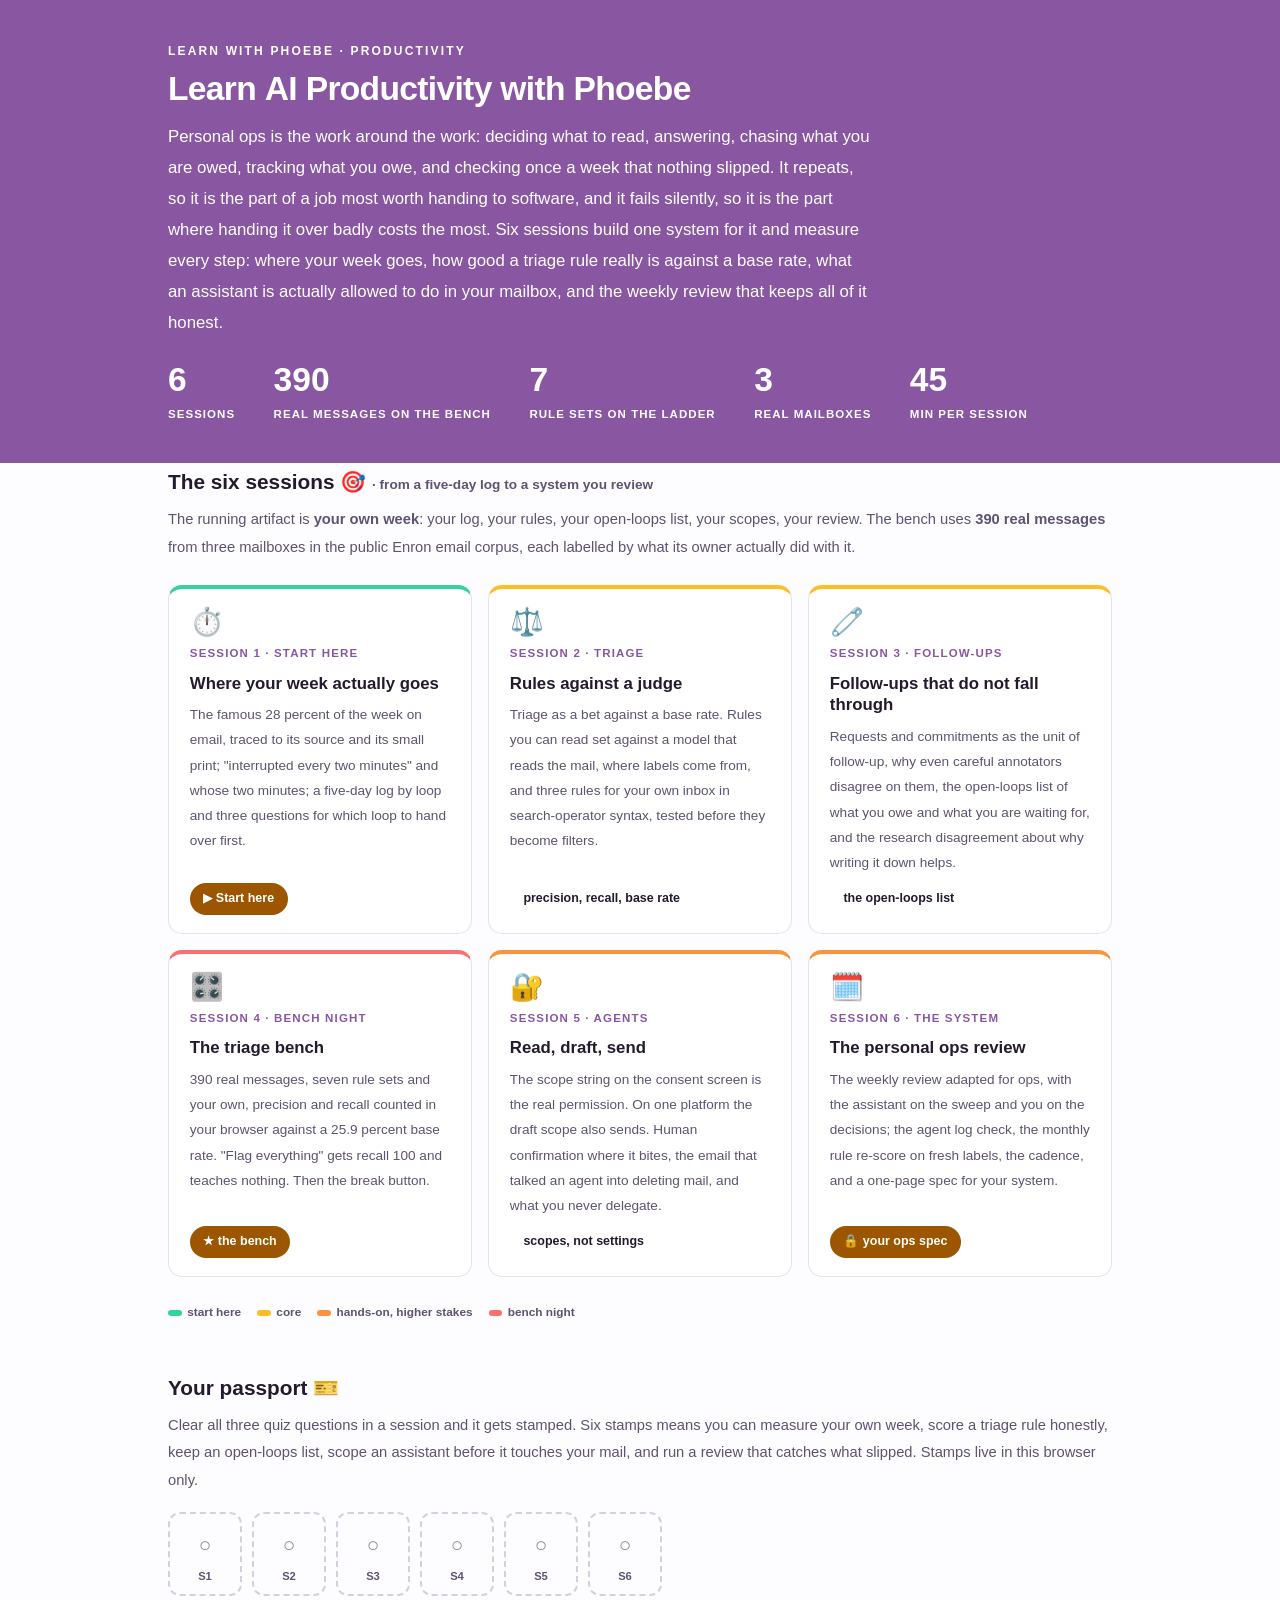
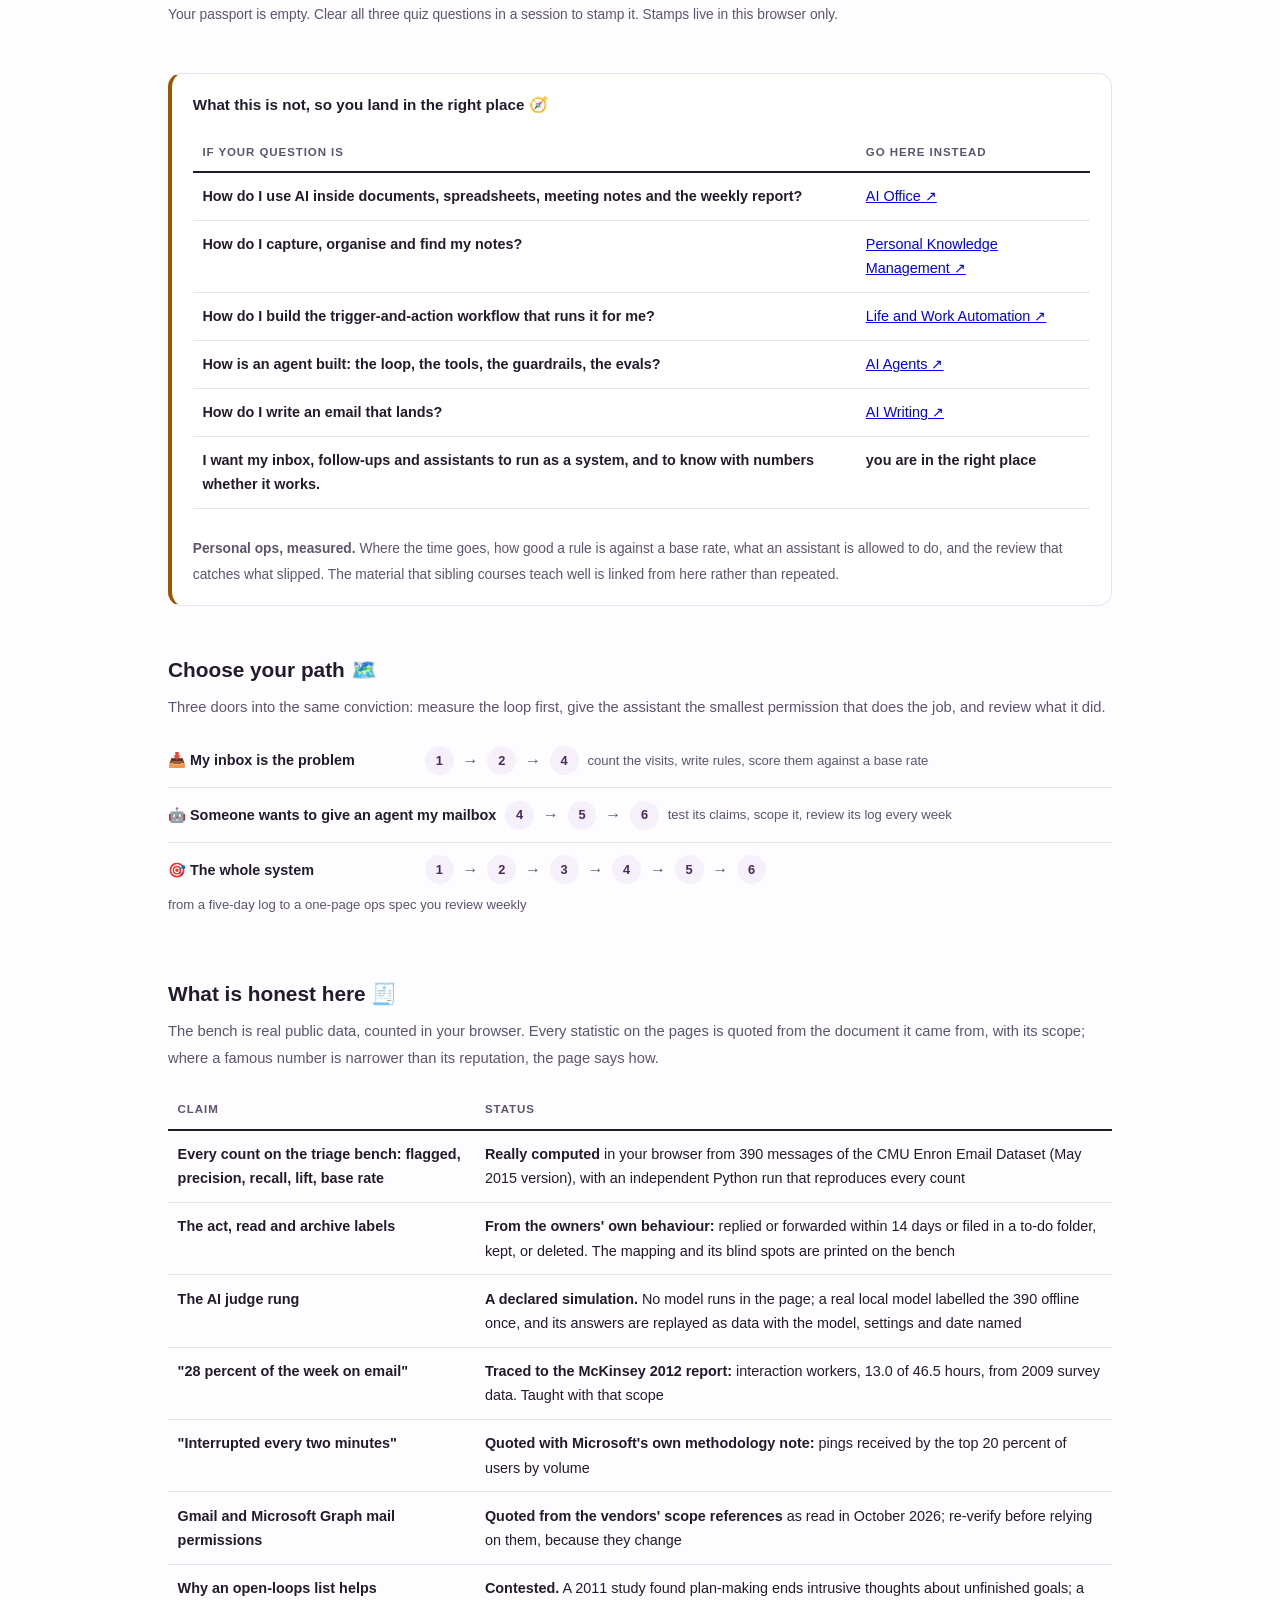
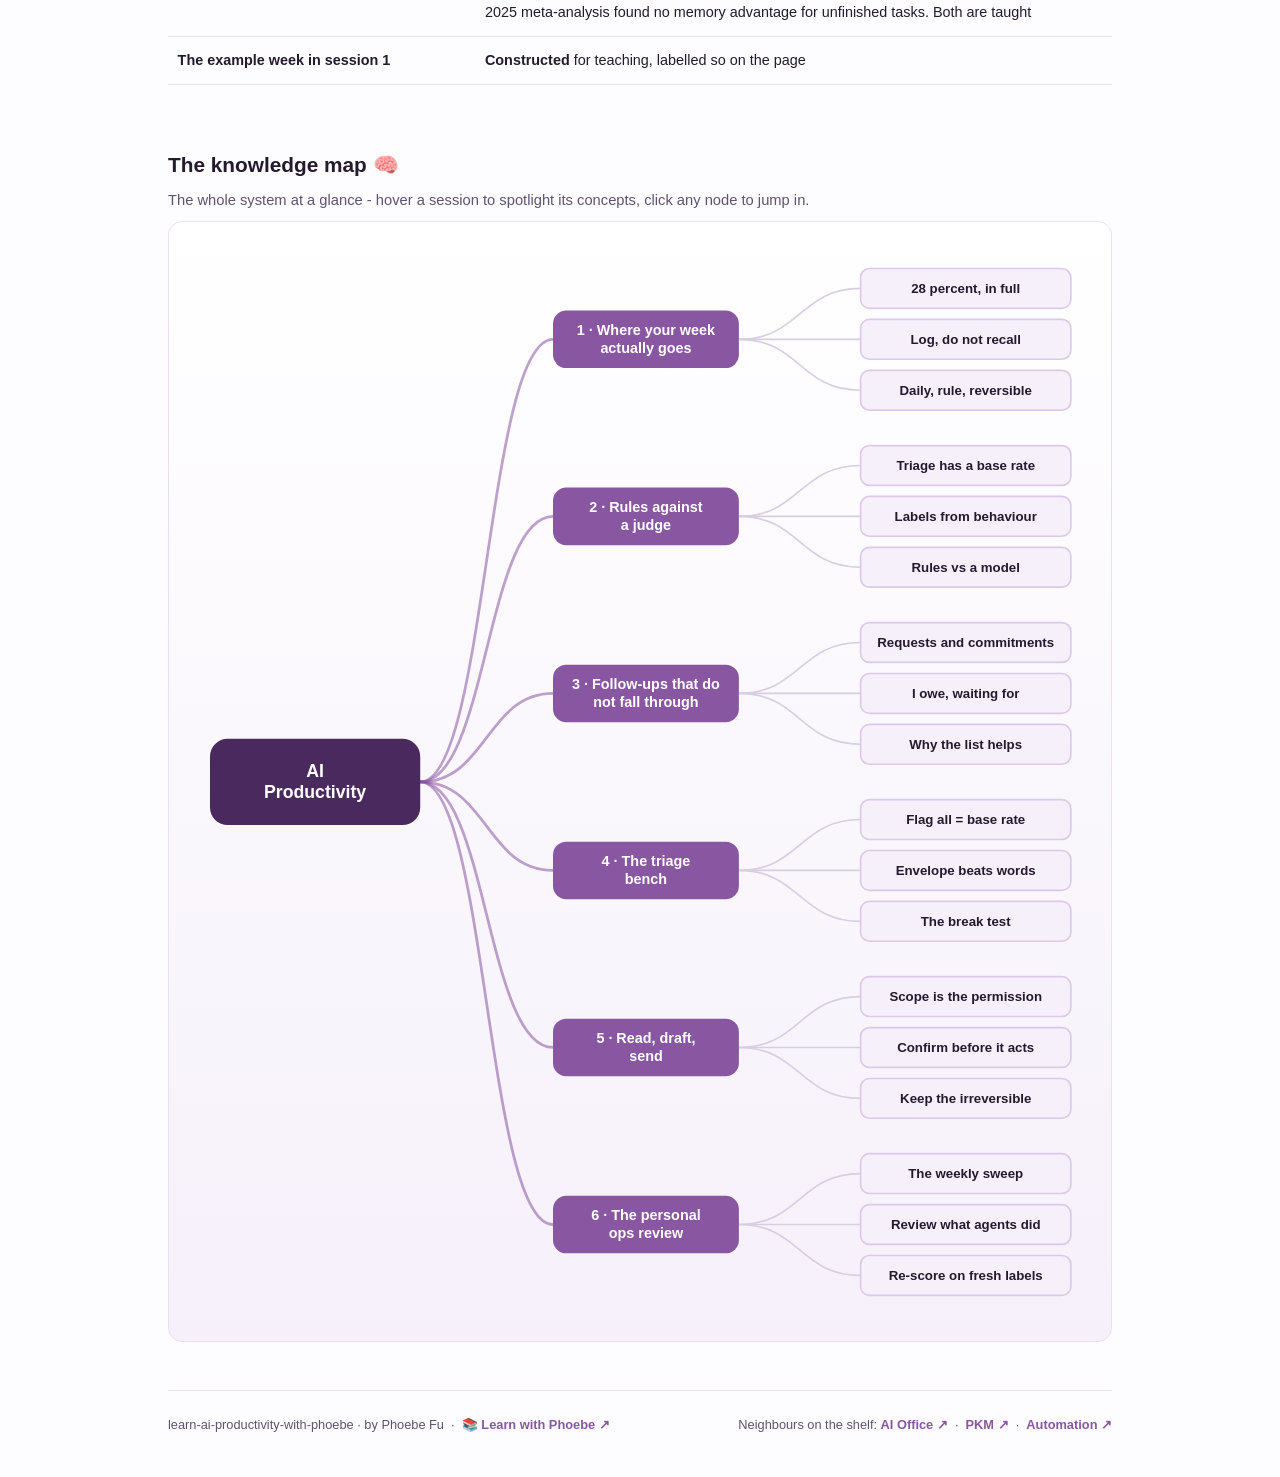
==== index.html @ 1c583a6b "AI-Powered Productivity - six sessions and a real triage bench Personal ops with AI, scored on 390 r" ====
<!DOCTYPE html>
<html lang="en">
<head>
<meta charset="UTF-8">
<meta name="viewport" content="width=device-width, initial-scale=1.0">
<!-- social:start -->
<meta name="description" content="Six sessions on personal ops with AI: where your week actually goes, triage rules against an AI judge, follow-ups that do not fall through, agents scoped to read, draft or send, and the weekly review that keeps it honest. A triage bench scores your rules on 390 real Enron messages. Free, by Phoebe Fu.">
<meta property="og:type" content="website">
<meta property="og:site_name" content="Learn with Phoebe">
<meta property="og:title" content="Learn AI Productivity with Phoebe">
<meta property="og:description" content="Personal ops with AI, measured. Flag everything and precision equals the base rate of 25.9 percent; the best header rule reaches 50 percent at 46.5 percent recall, on 390 real messages.">
<meta property="og:url" content="https://phoebefu6.github.io/learn-ai-productivity-with-phoebe/">
<meta property="og:image" content="https://phoebefu6.github.io/learn-ai-productivity-with-phoebe/assets/og-cover.png">
<meta property="og:image:width" content="1200">
<meta property="og:image:height" content="630">
<meta name="twitter:card" content="summary_large_image">
<meta name="twitter:title" content="Learn AI Productivity with Phoebe">
<meta name="twitter:description" content="Triage, follow-ups, scoped agents and the weekly review, with a bench that counts precision and recall on real mail in your browser.">
<meta name="twitter:image" content="https://phoebefu6.github.io/learn-ai-productivity-with-phoebe/assets/og-cover.png">
<!-- social:end -->
<title>Learn AI Productivity with Phoebe</title>
<link rel="stylesheet" href="assets/style.css?v=2">
<style>

  .stats-row { display: flex; gap: 2.4rem; margin-top: 1.5rem; flex-wrap: wrap; }
  .stat b { display: block; font-size: 2.1rem; font-weight: 800; line-height: 1.05; font-variant-numeric: tabular-nums; }
  .stat span { font-size: .72rem; opacity: 1; text-transform: uppercase; letter-spacing: .09em; font-weight: 600; }

  .course-grid { display: grid; grid-template-columns: repeat(auto-fit, minmax(17rem, 1fr)); gap: 1rem; margin-top: 1.5rem; }
  .course-card {
    border: 1px solid var(--hairline);
    border-top: 4px solid var(--diff, var(--indigo));
    border-radius: var(--radius);
    padding: 1.2rem 1.3rem 1.1rem;
    display: flex;
    flex-direction: column;
    gap: .5rem;
    text-decoration: none;
    color: var(--ink);
    background: #fff;
    transition: box-shadow .15s ease, border-color .15s ease, transform .15s ease;
    position: relative;
  }
  .course-card:hover { border-color: var(--indigo-soft); border-top-color: var(--diff, var(--indigo)); box-shadow: 0 8px 28px rgba(var(--shadow-rgb),.16); transform: translateY(-3px); }
  .course-card .cicon { font-size: 1.7rem; line-height: 1; }
  .course-card .cnum { font-size: .72rem; font-weight: 700; color: var(--indigo); text-transform: uppercase; letter-spacing: .1em; }
  .course-card h3 { font-size: 1.05rem; font-weight: 800; line-height: 1.3; }
  .course-card p { font-size: .85rem; color: var(--muted); flex: 1; }
  .course-card .meta { display: flex; gap: .4rem; flex-wrap: wrap; }

  .diff-legend { display: flex; gap: 1rem; margin-top: 1.6rem; font-size: .74rem; color: var(--muted); font-weight: 600; flex-wrap: wrap; }
  .diff-legend i { display: inline-block; width: .85rem; height: .35rem; border-radius: 999px; margin-right: .35rem; vertical-align: middle; }

  .paths { margin-top: 2.6rem; }
  .paths h2 { font-size: 1.3rem; font-weight: 800; margin-bottom: .3rem; }
  .paths .plede { color: var(--muted); font-size: .92rem; margin-bottom: .8rem; }
  .path { display: flex; gap: .55rem; align-items: center; padding: .75rem 0; border-bottom: .5px solid var(--hairline); flex-wrap: wrap; }
  .path:last-child { border-bottom: none; }
  .path b { min-width: 15.5rem; font-size: .9rem; }
  .path .pstep { background: var(--indigo-50); color: var(--indigo-deep); border-radius: 999px; padding: .16rem .68rem; font-weight: 700; font-size: .8rem; text-decoration: none; transition: all .12s ease; }
  .path .pstep:hover { background: var(--indigo); color: #fff; }
  .path .parr { color: var(--muted); font-weight: 700; }

  .mm-section { margin-top: 1.6rem; }
  .mm-section h2 { font-size: 1.3rem; font-weight: 800; margin-bottom: .2rem; }
  .mm-section .mm-lede { color: var(--muted); font-size: .92rem; margin-bottom: .4rem; }
  .mm-wrap { border: 1px solid var(--hairline); border-radius: var(--radius); background: linear-gradient(180deg,#fff,var(--indigo-50)); padding: .6rem; overflow-x: auto; }
  .mm-svg { width: 100%; height: auto; display: block; max-width: 60rem; margin: 0 auto; min-width: 34rem; }
  .mm-link { cursor: pointer; text-decoration: none; }
  .mm-node rect { transition: opacity .15s ease, filter .15s ease; }
  .mm-node text { pointer-events: none; }
  .mm-link:hover .mm-node rect { filter: brightness(1.06); }
  .mm-edge { transition: opacity .15s ease; }

  .not-this { border: 1px solid var(--hairline); border-left: 4px solid var(--clay); border-radius: var(--radius); background: #fff; padding: 1.1rem 1.3rem; margin-top: 1.2rem; }
  .not-this h3 { font-size: .95rem; font-weight: 800; margin-bottom: .5rem; }
</style>
</head>
<body>

<header class="masthead">
  <div class="wrap">
    <div class="eyebrow">Learn with Phoebe · Productivity</div>
    <h1>Learn <span class="accent">AI Productivity</span> with Phoebe</h1>
    <p class="sub">Personal ops is the work around the work: deciding what to read, answering, chasing what you are owed, tracking what you owe, and checking once a week that nothing slipped. It repeats, so it is the part of a job most worth handing to software, and it fails silently, so it is the part where handing it over badly costs the most. Six sessions build one system for it and measure every step: where your week goes, how good a triage rule really is against a base rate, what an assistant is actually allowed to do in your mailbox, and the weekly review that keeps all of it honest.</p>
    <div class="stats-row">
      <div class="stat"><b data-count="6">6</b><span>sessions</span></div>
      <div class="stat"><b data-count="390">390</b><span>real messages on the bench</span></div>
      <div class="stat"><b data-count="7">7</b><span>rule sets on the ladder</span></div>
      <div class="stat"><b data-count="3">3</b><span>real mailboxes</span></div>
      <div class="stat"><b data-count="45">45</b><span>min per session</span></div>
    </div>
  </div>
</header>

<main class="wrap">

  <section class="section">
    <div class="paths" style="margin-top:0">
      <h2>The six sessions 🎯 <span style="font-size:.85rem;font-weight:600;color:var(--muted)">· from a five-day log to a system you review</span></h2>
      <p class="plede">The running artifact is <strong>your own week</strong>: your log, your rules, your open-loops list, your scopes, your review. The bench uses <strong>390 real messages</strong> from three mailboxes in the public Enron email corpus, each labelled by what its owner actually did with it.</p>
    </div>

    <div class="course-grid">
      <a class="course-card" href="courses/01-where-your-week-goes.html" style="--diff:#34D399">
        <span class="cicon">⏱️</span>
        <span class="cnum">Session 1 · start here</span>
        <h3>Where your week actually goes</h3>
        <p>The famous 28 percent of the week on email, traced to its source and its small print; "interrupted every two minutes" and whose two minutes; a five-day log by loop and three questions for which loop to hand over first.</p>
        <span class="meta"><span class="pill amber">▶ Start here</span></span>
      </a>
      <a class="course-card" href="courses/02-rules-against-a-judge.html" style="--diff:#FBBF24">
        <span class="cicon">⚖️</span>
        <span class="cnum">Session 2 · triage</span>
        <h3>Rules against a judge</h3>
        <p>Triage as a bet against a base rate. Rules you can read set against a model that reads the mail, where labels come from, and three rules for your own inbox in search-operator syntax, tested before they become filters.</p>
        <span class="meta"><span class="pill">precision, recall, base rate</span></span>
      </a>
      <a class="course-card" href="courses/03-follow-ups-that-hold.html" style="--diff:#FBBF24">
        <span class="cicon">🧷</span>
        <span class="cnum">Session 3 · follow-ups</span>
        <h3>Follow-ups that do not fall through</h3>
        <p>Requests and commitments as the unit of follow-up, why even careful annotators disagree on them, the open-loops list of what you owe and what you are waiting for, and the research disagreement about why writing it down helps.</p>
        <span class="meta"><span class="pill">the open-loops list</span></span>
      </a>
      <a class="course-card" href="courses/04-the-triage-bench.html" style="--diff:#F87171">
        <span class="cicon">🎛️</span>
        <span class="cnum">Session 4 · bench night</span>
        <h3>The triage bench</h3>
        <p>390 real messages, seven rule sets and your own, precision and recall counted in your browser against a 25.9 percent base rate. "Flag everything" gets recall 100 and teaches nothing. Then the break button.</p>
        <span class="meta"><span class="pill amber">★ the bench</span></span>
      </a>
      <a class="course-card" href="courses/05-read-draft-send.html" style="--diff:#FB923C">
        <span class="cicon">🔐</span>
        <span class="cnum">Session 5 · agents</span>
        <h3>Read, draft, send</h3>
        <p>The scope string on the consent screen is the real permission. On one platform the draft scope also sends. Human confirmation where it bites, the email that talked an agent into deleting mail, and what you never delegate.</p>
        <span class="meta"><span class="pill">scopes, not settings</span></span>
      </a>
      <a class="course-card" href="courses/06-the-personal-ops-review.html" style="--diff:#FB923C">
        <span class="cicon">🗓️</span>
        <span class="cnum">Session 6 · the system</span>
        <h3>The personal ops review</h3>
        <p>The weekly review adapted for ops, with the assistant on the sweep and you on the decisions; the agent log check, the monthly rule re-score on fresh labels, the cadence, and a one-page spec for your system.</p>
        <span class="meta"><span class="pill amber">🔒 your ops spec</span></span>
      </a>
    </div>

    <div class="diff-legend">
      <span><i style="background:#34D399"></i>start here</span>
      <span><i style="background:#FBBF24"></i>core</span>
      <span><i style="background:#FB923C"></i>hands-on, higher stakes</span>
      <span><i style="background:#F87171"></i>bench night</span>
    </div>
  </section>

  <section class="section">
    <div class="paths" style="margin-top:0">
      <h2>Your passport 🎫</h2>
      <p class="plede">Clear all three quiz questions in a session and it gets stamped. Six stamps means you can measure your own week, score a triage rule honestly, keep an open-loops list, scope an assistant before it touches your mail, and run a review that catches what slipped. Stamps live in this browser only.</p>
    </div>
    <div class="pp-strip"></div>
  </section>

  <section class="section">
    <div class="not-this">
      <h3>What this is not, so you land in the right place 🧭</h3>
      <table class="clean">
        <tr><th>If your question is</th><th>Go here instead</th></tr>
        <tr><td>How do I use AI inside documents, spreadsheets, meeting notes and the weekly report?</td><td><a href="https://phoebefu6.github.io/learn-ai-office-with-phoebe/">AI Office ↗</a></td></tr>
        <tr><td>How do I capture, organise and find my notes?</td><td><a href="https://phoebefu6.github.io/learn-pkm-with-phoebe/">Personal Knowledge Management ↗</a></td></tr>
        <tr><td>How do I build the trigger-and-action workflow that runs it for me?</td><td><a href="https://phoebefu6.github.io/learn-automation-with-phoebe/">Life and Work Automation ↗</a></td></tr>
        <tr><td>How is an agent built: the loop, the tools, the guardrails, the evals?</td><td><a href="https://phoebefu6.github.io/learn-ai-agents-with-phoebe/">AI Agents ↗</a></td></tr>
        <tr><td>How do I write an email that lands?</td><td><a href="https://phoebefu6.github.io/learn-ai-writing-with-phoebe/">AI Writing ↗</a></td></tr>
        <tr><td><strong>I want my inbox, follow-ups and assistants to run as a system, and to know with numbers whether it works.</strong></td><td><strong>you are in the right place</strong></td></tr>
      </table>
      <p style="margin-top:.7rem;font-size:.86rem;color:var(--muted)"><strong>Personal ops, measured.</strong> Where the time goes, how good a rule is against a base rate, what an assistant is allowed to do, and the review that catches what slipped. The material that sibling courses teach well is linked from here rather than repeated.</p>
    </div>
  </section>

  <section class="section">
    <div class="paths">
      <h2>Choose your path 🗺️</h2>
      <p class="plede">Three doors into the same conviction: measure the loop first, give the assistant the smallest permission that does the job, and review what it did.</p>
      <div class="path"><b>📥 My inbox is the problem</b>
        <a class="pstep" href="courses/01-where-your-week-goes.html">1</a><span class="parr">→</span>
        <a class="pstep" href="courses/02-rules-against-a-judge.html">2</a><span class="parr">→</span>
        <a class="pstep" href="courses/04-the-triage-bench.html">4</a>
        <span style="font-size:.82rem;color:var(--muted)">count the visits, write rules, score them against a base rate</span>
      </div>
      <div class="path"><b>🤖 Someone wants to give an agent my mailbox</b>
        <a class="pstep" href="courses/04-the-triage-bench.html">4</a><span class="parr">→</span>
        <a class="pstep" href="courses/05-read-draft-send.html">5</a><span class="parr">→</span>
        <a class="pstep" href="courses/06-the-personal-ops-review.html">6</a>
        <span style="font-size:.82rem;color:var(--muted)">test its claims, scope it, review its log every week</span>
      </div>
      <div class="path"><b>🎯 The whole system</b>
        <a class="pstep" href="courses/01-where-your-week-goes.html">1</a><span class="parr">→</span>
        <a class="pstep" href="courses/02-rules-against-a-judge.html">2</a><span class="parr">→</span>
        <a class="pstep" href="courses/03-follow-ups-that-hold.html">3</a><span class="parr">→</span>
        <a class="pstep" href="courses/04-the-triage-bench.html">4</a><span class="parr">→</span>
        <a class="pstep" href="courses/05-read-draft-send.html">5</a><span class="parr">→</span>
        <a class="pstep" href="courses/06-the-personal-ops-review.html">6</a>
        <span style="font-size:.82rem;color:var(--muted)">from a five-day log to a one-page ops spec you review weekly</span>
      </div>
    </div>
  </section>

  <section class="section">
    <div class="paths" style="margin-top:0">
      <h2>What is honest here 🧾</h2>
      <p class="plede">The bench is real public data, counted in your browser. Every statistic on the pages is quoted from the document it came from, with its scope; where a famous number is narrower than its reputation, the page says how.</p>
    </div>
    <table class="clean">
      <tr><th>Claim</th><th>Status</th></tr>
      <tr><td>Every count on the triage bench: flagged, precision, recall, lift, base rate</td><td><strong>Really computed</strong> in your browser from 390 messages of the CMU Enron Email Dataset (May 2015 version), with an independent Python run that reproduces every count</td></tr>
      <tr><td>The act, read and archive labels</td><td><strong>From the owners' own behaviour:</strong> replied or forwarded within 14 days or filed in a to-do folder, kept, or deleted. The mapping and its blind spots are printed on the bench</td></tr>
      <tr><td>The AI judge rung</td><td><strong>A declared simulation.</strong> No model runs in the page; a real local model labelled the 390 offline once, and its answers are replayed as data with the model, settings and date named</td></tr>
      <tr><td>"28 percent of the week on email"</td><td><strong>Traced to the McKinsey 2012 report:</strong> interaction workers, 13.0 of 46.5 hours, from 2009 survey data. Taught with that scope</td></tr>
      <tr><td>"Interrupted every two minutes"</td><td><strong>Quoted with Microsoft's own methodology note:</strong> pings received by the top 20 percent of users by volume</td></tr>
      <tr><td>Gmail and Microsoft Graph mail permissions</td><td><strong>Quoted from the vendors' scope references</strong> as read in October 2026; re-verify before relying on them, because they change</td></tr>
      <tr><td>Why an open-loops list helps</td><td><strong>Contested.</strong> A 2011 study found plan-making ends intrusive thoughts about unfinished goals; a 2025 meta-analysis found no memory advantage for unfinished tasks. Both are taught</td></tr>
      <tr><td>The example week in session 1</td><td><strong>Constructed</strong> for teaching, labelled so on the page</td></tr>
    </table>
  </section>

  <section class="section mm-section">
    <h2>The knowledge map 🧠</h2>
    <p class="mm-lede">The whole system at a glance - hover a session to spotlight its concepts, click any node to jump in.</p>
    <div class="mm-wrap"><div id="mindmap"></div></div>
  </section>

  <footer class="pagefoot">
    <span>learn-ai-productivity-with-phoebe · by Phoebe Fu &nbsp;·&nbsp; 📚 <a href="https://phoebefu6.github.io/learn-with-phoebe/">Learn with Phoebe ↗</a></span>
    <span>Neighbours on the shelf: <a href="https://phoebefu6.github.io/learn-ai-office-with-phoebe/">AI Office ↗</a> &nbsp;·&nbsp; <a href="https://phoebefu6.github.io/learn-pkm-with-phoebe/">PKM ↗</a> &nbsp;·&nbsp; <a href="https://phoebefu6.github.io/learn-automation-with-phoebe/">Automation ↗</a></span>
  </footer>

</main>

<script>
window.MINDMAP_DATA = {
 "title": "AI\nProductivity",
 "centerColor": "#4A2A5E",
 "sessions": [
  {
   "label": "Where your week\nactually goes",
   "href": "courses/01-where-your-week-goes.html",
   "color": "#34D399",
   "concepts": [
    {
     "label": "28 percent, in full",
     "href": "courses/01-where-your-week-goes.html"
    },
    {
     "label": "Log, do not recall",
     "href": "courses/01-where-your-week-goes.html"
    },
    {
     "label": "Daily, rule, reversible",
     "href": "courses/01-where-your-week-goes.html"
    }
   ]
  },
  {
   "label": "Rules against\na judge",
   "href": "courses/02-rules-against-a-judge.html",
   "color": "#FBBF24",
   "concepts": [
    {
     "label": "Triage has a base rate",
     "href": "courses/02-rules-against-a-judge.html"
    },
    {
     "label": "Labels from behaviour",
     "href": "courses/02-rules-against-a-judge.html"
    },
    {
     "label": "Rules vs a model",
     "href": "courses/02-rules-against-a-judge.html"
    }
   ]
  },
  {
   "label": "Follow-ups that do\nnot fall through",
   "href": "courses/03-follow-ups-that-hold.html",
   "color": "#FBBF24",
   "concepts": [
    {
     "label": "Requests and commitments",
     "href": "courses/03-follow-ups-that-hold.html"
    },
    {
     "label": "I owe, waiting for",
     "href": "courses/03-follow-ups-that-hold.html"
    },
    {
     "label": "Why the list helps",
     "href": "courses/03-follow-ups-that-hold.html"
    }
   ]
  },
  {
   "label": "The triage\nbench",
   "href": "courses/04-the-triage-bench.html",
   "color": "#F87171",
   "concepts": [
    {
     "label": "Flag all = base rate",
     "href": "courses/04-the-triage-bench.html"
    },
    {
     "label": "Envelope beats words",
     "href": "courses/04-the-triage-bench.html"
    },
    {
     "label": "The break test",
     "href": "courses/04-the-triage-bench.html"
    }
   ]
  },
  {
   "label": "Read, draft,\nsend",
   "href": "courses/05-read-draft-send.html",
   "color": "#FB923C",
   "concepts": [
    {
     "label": "Scope is the permission",
     "href": "courses/05-read-draft-send.html"
    },
    {
     "label": "Confirm before it acts",
     "href": "courses/05-read-draft-send.html"
    },
    {
     "label": "Keep the irreversible",
     "href": "courses/05-read-draft-send.html"
    }
   ]
  },
  {
   "label": "The personal\nops review",
   "href": "courses/06-the-personal-ops-review.html",
   "color": "#FB923C",
   "concepts": [
    {
     "label": "The weekly sweep",
     "href": "courses/06-the-personal-ops-review.html"
    },
    {
     "label": "Review what agents did",
     "href": "courses/06-the-personal-ops-review.html"
    },
    {
     "label": "Re-score on fresh labels",
     "href": "courses/06-the-personal-ops-review.html"
    }
   ]
  }
 ]
};
</script>
<script src="assets/mindmap.js?v=1"></script>
<script src="assets/app.js?v=2"></script>
</body>
</html>
---- assets/style.css ----
/* learn-ai-productivity-with-phoebe - editorial bold design system
   Accent: dusty violet #8957A2 · Ink deep violet #4A2A5E · Warm: amber #9C5600
   (CSS var names still read --indigo/--amber; they hold violet and amber.)
   NOTE: this is the PAGE chrome. The bench widget styles live at the end of this file. */

:root {
  --indigo: #8957A2;
  --indigo-deep: #4A2A5E;
  --indigo-mid: #7A4A93;
  --indigo-soft: #DCC9E8;
  --indigo-50: #F6F0FA;
  --ink: #241A2E;
  --muted: #5E5370;
  --faint: #D8CEE2;
  --hairline: #E9E1F0;
  --clay: #9C5600;
  --clay-ink: #6B3A00;
  --amber: #9C5600;
  --amber-ink: #6B3A00;
  --amber-50: #FCF1E3;
  --paper: #FDFCFF;
  --code-bg: #22183A;
  --code-ink: #E9E1F0;
  --scrim-rgb: 36,26,46;
  --shadow-rgb: 137,87,162;
  --radius: 14px;
}

* { margin: 0; padding: 0; box-sizing: border-box; }

html { font-size: 16px; scroll-behavior: smooth; }
html.zoom-125 { font-size: 20px; }
html.zoom-150 { font-size: 24px; }

body {
  font-family: "Inter", -apple-system, BlinkMacSystemFont, "Segoe UI", Roboto, sans-serif;
  background: var(--paper);
  color: var(--ink);
  line-height: 1.85;
  font-feature-settings: "tnum";
}

.wrap { max-width: 62rem; margin: 0 auto; padding: 0 1.5rem; }

/* ---------- header band ---------- */
.masthead {
  background: var(--indigo);
  color: #fff;
  padding: 2.5rem 0 2.25rem;
}
.masthead .eyebrow {
  font-size: .75rem;
  letter-spacing: .18em;
  text-transform: uppercase;
  opacity: 1;
  font-weight: 600;
}
.masthead h1 {
  font-size: 2.1rem;
  line-height: 1.15;
  font-weight: 800;
  margin: .5rem 0 .75rem;
  letter-spacing: -.02em;
}
.masthead h1 .accent { color: inherit; }
.masthead .sub { font-size: 1.05rem; opacity: 1; max-width: 44rem; }

.chip-row { display: flex; flex-wrap: wrap; gap: .5rem; margin-top: 1.1rem; }
.chip {
  display: inline-flex;
  align-items: center;
  gap: .35rem;
  border-radius: 999px;
  padding: .25rem .8rem;
  font-size: .78rem;
  font-weight: 600;
  white-space: nowrap;
}
.chip.level { background: #fff; color: var(--indigo); }
.chip.audience { background: rgba(255,255,255,.08); color: #fff; border: 1px solid rgba(255,255,255,.35); }
.chip.time { background: var(--ink); color: #fff; font-variant-numeric: tabular-nums; }


/* ---------- agenda band ----------
   Recovered 2026-09-02. These six repos were scaffolded from a stylesheet that had
   lost this block, so .agenda rendered as run-on inline text ~700px tall inside the
   masthead. 87 of 93 repos carry it; these were the exception, and they were also the
   six the estate sweep could not see. See course-builder/references/field-notes.md.

   .a3 does NOT reuse the donor's `color: var(--amber-ink)`: that pair falls below
   4.5:1 against --amber in all six palettes, which is the same failure the sweep
   flags on the wellbeing courses. The literal below is the darkest tone of this
   repo's own amber-ink that clears 4.5:1, so the band stays bright. Recompute it if
   --amber changes. */
.agenda {
  display: flex;
  border-radius: 999px;
  overflow: hidden;
  margin: 1.4rem 0 0;
  font-size: .72rem;
  font-weight: 600;
  text-align: center;
  color: #fff;
}
.agenda span { padding: .45rem .3rem; white-space: nowrap; overflow: hidden; text-overflow: ellipsis; }
.agenda .a1 { background: var(--indigo-deep); }
.agenda .a2 { background: var(--indigo-mid); }
.agenda .a3 { background: var(--amber); color: #FFFFFF; }
.agenda .a4 { background: var(--indigo-soft); color: var(--ink); }

/* ---------- toolbar ---------- */
.toolbar {
  position: sticky;
  top: 0;
  z-index: 40;
  background: rgba(255,255,255,.94);
  backdrop-filter: blur(6px);
  border-bottom: 1px solid var(--hairline);
  padding: .55rem 0;
}
.toolbar .wrap { display: flex; align-items: center; gap: .5rem; flex-wrap: nowrap; }
.toolbar .crumb { font-size: .8rem; color: var(--muted); font-weight: 600; margin-right: auto; min-width: 0; white-space: nowrap; overflow: hidden; text-overflow: ellipsis; }
.toolbar .btn { white-space: nowrap; flex: none; padding: .38rem .8rem; font-size: .78rem; line-height: 1.2; }
.toolbar .crumb a { color: var(--indigo); text-decoration: none; }
.btn {
  border: 1px solid var(--hairline);
  background: #fff;
  color: var(--ink);
  border-radius: 999px;
  padding: .35rem .9rem;
  font-size: .78rem;
  font-weight: 600;
  cursor: pointer;
  font-family: inherit;
  transition: all .15s ease;
}
.btn:hover { border-color: var(--indigo); color: var(--indigo); }
.btn.primary { background: var(--indigo); border-color: var(--indigo); color: #fff; }
.btn.primary:hover { background: var(--indigo-deep); }

/* ---------- sections ---------- */
main { padding: 2.5rem 0 4rem; }

.section { margin-bottom: 2.8rem; }
.section-kicker { margin-bottom: 1rem; }
.section-kicker .klabel {
  display: block;
  font-size: .72rem;
  text-transform: uppercase;
  letter-spacing: .1em;
  color: var(--indigo);
  font-weight: 700;
  margin-bottom: .35rem;
}
.section-kicker h2 {
  font-size: 1.45rem;
  font-weight: 800;
  letter-spacing: -.01em;
  display: flex;
  align-items: center;
  gap: .7rem;
  flex-wrap: wrap;
}
.section-kicker .tag {
  border-radius: 999px;
  padding: .18rem .7rem;
  font-size: .7rem;
  font-weight: 700;
  text-transform: uppercase;
  letter-spacing: .08em;
}
.tag.concept { background: var(--indigo-50); color: var(--indigo); }
.tag.demo { background: var(--amber-50); color: var(--amber-ink); }
.tag.exercise { background: var(--ink); color: #fff; }

.lede { color: var(--muted); max-width: 46rem; margin-bottom: 1.4rem; line-height: 1.8; }

/* live vs self-study markers on cards */
.mode {
  font-size: .64rem;
  font-weight: 700;
  text-transform: uppercase;
  letter-spacing: .07em;
  padding: .14rem .6rem;
  border-radius: 999px;
  flex: none;
}
.mode.live { background: var(--indigo); color: #fff; }
.mode.self { background: #fff; color: var(--muted); border: 1px solid var(--hairline); }

/* ---------- accordions ---------- */
details.card {
  border: 1px solid var(--hairline);
  border-radius: var(--radius);
  margin-bottom: .8rem;
  overflow: hidden;
  background: #fff;
}
details.card[open] { border-color: var(--indigo-soft); box-shadow: 0 8px 28px rgba(var(--shadow-rgb),.08); }
details.card summary {
  list-style: none;
  cursor: pointer;
  padding: 1rem 1.25rem;
  display: flex;
  align-items: center;
  gap: .75rem;
  font-weight: 700;
  font-size: 1.02rem;
  user-select: none;
}
details.card summary::-webkit-details-marker { display: none; }
details.card summary .dot {
  width: .6rem; height: .6rem;
  border-radius: 999px;
  background: var(--indigo);
  flex: none;
}
details.card summary .mini { margin-left: auto; font-size: .72rem; color: var(--muted); font-weight: 600; white-space: nowrap; }
details.card summary .caret { transition: transform .2s ease; color: var(--indigo); font-size: .8rem; }
details.card[open] summary .caret { transform: rotate(90deg); }
details.card .body { padding: 0 1.25rem 1.4rem; border-top: 1px solid var(--hairline); padding-top: 1.15rem; }
details.card .body p { margin-bottom: 1.05rem; max-width: 48rem; }
details.card .body p:last-child { margin-bottom: 0; }
details.card .body ul, details.card .body ol { margin: 0 0 1.1rem 1.2rem; max-width: 47rem; }
details.card .body li { margin-bottom: .65rem; }
details.card .body h4 { font-size: .95rem; font-weight: 700; margin: 1.1rem 0 .45rem; }
details.card .body h4:first-child { margin-top: 0; }

/* ---------- pills & legends ---------- */
.legend { display: flex; flex-wrap: wrap; gap: .5rem; margin: 0 0 1.2rem; }
.pill {
  display: inline-flex;
  align-items: center;
  gap: .4rem;
  border-radius: 999px;
  padding: .28rem .85rem;
  font-size: .78rem;
  font-weight: 600;
}
.pill.solid { background: var(--indigo); color: #fff; }
.pill.light { background: var(--indigo-50); color: var(--indigo); }
.pill.inkpill { background: var(--ink); color: #fff; }
.pill.amber, .pill.peach { background: var(--amber); color: #fff; }
.pill.bare { color: var(--faint); }

/* ---------- 4D grid ---------- */
.grid-2 { display: grid; grid-template-columns: repeat(auto-fit, minmax(15rem, 1fr)); gap: .8rem; margin: .5rem 0 1rem; }
.d-card {
  border: 1px solid var(--hairline);
  border-left: 4px solid var(--indigo);
  border-radius: 10px;
  padding: 1rem 1.1rem;
}
.d-card h4 { font-size: .95rem; margin-bottom: .3rem; }
.d-card h4 .lead-letter { color: var(--indigo); }
.d-card p { font-size: .86rem; color: var(--muted); margin: 0; }

/* ---------- tables ---------- */
table.clean { width: 100%; border-collapse: collapse; font-size: .9rem; margin: .4rem 0 1rem; }
table.clean th {
  text-align: left;
  font-size: .72rem;
  text-transform: uppercase;
  letter-spacing: .08em;
  color: var(--muted);
  padding: .5rem .6rem;
  border-bottom: 2px solid var(--ink);
}
table.clean td { padding: .7rem .6rem; border-bottom: .5px solid var(--hairline); vertical-align: top; line-height: 1.7; }
table.clean td:first-child { font-weight: 600; }

/* ---------- prompt boxes ---------- */
.prompt-box {
  position: relative;
  background: var(--code-bg);
  color: var(--code-ink);
  border-radius: var(--radius);
  padding: 1.1rem 1.2rem;
  margin: 1rem 0 1.2rem;
  font-family: "SF Mono", ui-monospace, Menlo, Consolas, monospace;
  font-size: .84rem;
  line-height: 1.65;
  white-space: pre-wrap;
  word-break: break-word;
}
.prompt-box .label {
  position: absolute;
  top: -0.7rem;
  left: 1rem;
  background: var(--indigo);
  color: #fff;
  font-family: "Inter", -apple-system, sans-serif;
  font-size: .68rem;
  font-weight: 700;
  letter-spacing: .06em;
  text-transform: uppercase;
  border-radius: 999px;
  padding: .15rem .7rem;
}
.prompt-box.bad .label { background: var(--faint); color: var(--ink); }
.prompt-box.good .label { background: var(--amber); color: #fff; }
.copy-btn {
  position: absolute;
  top: .7rem;
  right: .7rem;
  background: rgba(255,255,255,.1);
  border: 1px solid rgba(255,255,255,.25);
  color: #fff;
  border-radius: 999px;
  padding: .25rem .8rem;
  font-size: .72rem;
  font-weight: 600;
  cursor: pointer;
  font-family: "Inter", -apple-system, sans-serif;
  transition: background .15s ease;
}
.copy-btn:hover { background: rgba(255,255,255,.22); }
.copy-btn.copied { background: var(--amber); border-color: var(--amber); color: #fff; }

/* ---------- demo steps ---------- */
.steps { counter-reset: step; margin: .6rem 0 1rem; }
.step {
  display: grid;
  grid-template-columns: max-content minmax(0, 1fr);
  column-gap: .9rem;
  row-gap: .2rem;
  padding: .85rem 0;
  border-bottom: .5px solid var(--hairline);
}
.step > * { grid-column: 2; min-width: 0; }
.step > .prompt-box { margin: .8rem 0 .4rem; }
.step:last-child { border-bottom: none; }
.step::before {
  counter-increment: step;
  content: counter(step);
  flex: none;
  width: 1.7rem; height: 1.7rem;
  border-radius: 999px;
  background: var(--indigo-50);
  color: var(--indigo);
  font-weight: 700;
  font-size: .85rem;
  display: inline-flex;
  align-items: center;
  justify-content: center;
  margin-top: .1rem;
}
.step p { margin: 0; }
/* A code box inside a step sits BELOW the step text at full width. Without this the flex row
 * puts it in a half-width column beside the text and wraps code mid-token. */
.step { flex-wrap: wrap; }
.step > p { flex: 1 1 0; min-width: 0; }
.step > .prompt-box { flex: 1 1 100%; margin: .7rem 0 .2rem; word-break: normal; overflow-x: auto; }

/* ---------- callouts ---------- */
.callout {
  border-radius: var(--radius);
  padding: 1rem 1.2rem;
  margin: 1rem 0;
  font-size: .92rem;
}
.callout.tip { background: var(--indigo-50); border-left: 4px solid var(--indigo); }
.callout.win { background: var(--amber-50); border-left: 4px solid var(--amber); }
.callout strong:first-child { display: block; margin-bottom: .2rem; }

.callout.example {
  background: #FFFFFF;
  border: 1px solid var(--hairline);
  border-left: 4px solid var(--amber);
  font-size: .9rem;
}
.callout.example .ex-pill {
  display: inline-block;
  background: var(--amber);
  color: #fff;
  border-radius: 999px;
  padding: .15rem .7rem;
  font-size: .68rem;
  font-weight: 700;
  text-transform: uppercase;
  letter-spacing: .06em;
  margin-bottom: .5rem;
}
.callout.example p { margin: 0 0 .75rem; max-width: 47rem; }
.callout.example p:last-child { margin-bottom: 0; }
.callout.example ul { margin: 0 0 0 1.1rem; max-width: 46rem; }
.callout.example li { margin-bottom: .6rem; }
.callout.example li:last-child { margin-bottom: 0; }

/* ---------- zoomable figures ---------- */
figure.zoomable {
  border: 1px solid var(--hairline);
  border-radius: var(--radius);
  padding: 1.2rem;
  margin: 1rem 0 1.4rem;
  cursor: zoom-in;
  transition: box-shadow .15s ease;
  background: #fff;
}
figure.zoomable:hover { box-shadow: 0 8px 28px rgba(var(--shadow-rgb),.12); }
figure.zoomable svg, figure.zoomable img { width: 100%; height: auto; display: block; }
figure.zoomable figcaption {
  margin-top: .6rem;
  font-size: .76rem;
  color: var(--muted);
  font-weight: 600;
  display: flex;
  align-items: center;
  gap: .4rem;
}

.lightbox {
  position: fixed;
  inset: 0;
  z-index: 100;
  background: rgba(var(--scrim-rgb),.9);
  display: none;
  align-items: center;
  justify-content: center;
  padding: 3vh 3vw;
  cursor: zoom-out;
}
.lightbox.open { display: flex; }
.lightbox .inner {
  background: #fff;
  border-radius: var(--radius);
  padding: 2rem;
  max-width: 94vw;
  max-height: 92vh;
  overflow: auto;
}
.lightbox .inner svg, .lightbox .inner img { width: min(88vw, 70rem); height: auto; }
.lightbox .close-hint {
  position: fixed;
  top: 1rem; right: 1.4rem;
  color: #fff;
  font-size: .8rem;
  font-weight: 600;
  opacity: .8;
}

/* ---------- courses covered ---------- */
.covered { border: 1px solid var(--hairline); border-radius: var(--radius); overflow: hidden; }
.covered-row {
  display: flex;
  align-items: baseline;
  gap: .8rem;
  padding: .75rem 1.1rem;
  border-bottom: .5px solid var(--hairline);
  font-size: .9rem;
}
.covered-row:last-child { border-bottom: none; }
.covered-row .status { flex: none; }
.covered-row .name { font-weight: 600; }
.covered-row .note { margin-left: auto; color: var(--muted); font-size: .78rem; text-align: right; }

/* ---------- cheat sheet footer ---------- */
.cheat {
  background: var(--ink);
  color: #fff;
  border-radius: var(--radius);
  padding: 1.6rem 1.6rem 1.3rem;
  margin-top: 3rem;
}
.cheat h3 { font-size: 1.1rem; margin-bottom: 1rem; }
.cheat h3 span { color: var(--indigo-soft); }
.cheat .grid-2 { gap: 1rem; }
.cheat .cheat-item { border-left: 3px solid var(--indigo-mid); padding-left: .8rem; }
.cheat .cheat-item b { display: block; font-size: .85rem; color: var(--indigo-soft); }
.cheat .cheat-item span { font-size: .82rem; opacity: .85; }

footer.pagefoot {
  border-top: 1px solid var(--hairline);
  margin-top: 3rem;
  padding: 1.4rem 0 2.5rem;
  font-size: .8rem;
  color: var(--muted);
  display: flex;
  justify-content: space-between;
  flex-wrap: wrap;
  gap: .8rem;
}
footer.pagefoot a { color: var(--indigo); text-decoration: none; font-weight: 600; }

/* ---------- wayfinding: reading progress + section dots + part numbers ---------- */

#progress-bar {
  position: fixed;
  top: 0; left: 0;
  height: 3px;
  width: 0;
  background: linear-gradient(90deg, var(--indigo), var(--amber));
  z-index: 90;
}

.pagenav {
  position: fixed;
  right: 1.1rem;
  top: 50%;
  transform: translateY(-50%);
  z-index: 50;
  display: flex;
  flex-direction: column;
  gap: .55rem;
}
.pagenav a {
  width: .68rem; height: .68rem;
  border-radius: 999px;
  background: #fff;
  border: 2px solid var(--faint);
  display: block;
  position: relative;
  transition: all .15s ease;
}
.pagenav a:hover { border-color: var(--indigo); transform: scale(1.3); }
.pagenav a.active { background: var(--indigo); border-color: var(--indigo); }
.pagenav a .nlabel {
  position: absolute;
  right: 1.4rem;
  top: 50%;
  transform: translateY(-50%);
  background: var(--ink);
  color: #fff;
  font-size: .7rem;
  font-weight: 600;
  padding: .22rem .65rem;
  border-radius: 6px;
  white-space: nowrap;
  opacity: 0;
  pointer-events: none;
  transition: opacity .15s ease;
}
.pagenav a:hover .nlabel { opacity: 1; }
@media (max-width: 74rem) { .pagenav { display: none; } }

main { counter-reset: partnum -1; }
.section .section-kicker { position: relative; }
.section .section-kicker::before {
  counter-increment: partnum;
  content: counter(partnum, decimal-leading-zero);
  position: absolute;
  right: 0;
  top: -1.2rem;
  font-size: 4.4rem;
  font-weight: 800;
  color: var(--indigo-50);
  line-height: 1;
  font-variant-numeric: tabular-nums;
  pointer-events: none;
  z-index: 0;
}
.section .section-kicker > * { position: relative; z-index: 1; }

details.card summary { transition: background .15s ease; }
details.card summary:hover { background: #F6F0FA; }

/* ---------- journey strip: you are here in the series ---------- */
.journey {
  display: flex;
  align-items: center;
  gap: .45rem;
  margin-top: 1.1rem;
  flex-wrap: wrap;
}
.journey .jlabel { font-size: .7rem; font-weight: 700; text-transform: uppercase; letter-spacing: .09em; opacity: 1; margin-right: .3rem; }
.journey a {
  width: 1.7rem; height: 1.7rem;
  border-radius: 999px;
  display: inline-flex;
  align-items: center;
  justify-content: center;
  font-size: .8rem;
  font-weight: 700;
  text-decoration: none;
  color: #fff;
  border: 1.5px solid rgba(255,255,255,.45);
  transition: all .15s ease;
  font-variant-numeric: tabular-nums;
}
.journey a:hover { border-color: #fff; transform: scale(1.12); }
.journey a.here { background: #fff; color: var(--indigo); border-color: #fff; }
.journey a.dd-chip { width: auto; border-radius: 999px; padding: 0 .7rem; font-size: .72rem; }

/* ---------- check-yourself quiz ---------- */
.quiz-q {
  border: 1px solid var(--hairline);
  border-radius: var(--radius);
  padding: 1.1rem 1.25rem 1rem;
  margin-bottom: .9rem;
  background: #fff;
}
.quiz-q .qtext { font-weight: 700; margin-bottom: .7rem; }
.quiz-q .qopt {
  display: block;
  width: 100%;
  text-align: left;
  background: #fff;
  border: 1px solid var(--hairline);
  border-radius: 10px;
  padding: .6rem .9rem;
  margin-bottom: .5rem;
  font-size: .9rem;
  font-family: inherit;
  color: var(--ink);
  cursor: pointer;
  transition: all .15s ease;
}
.quiz-q .qopt:hover { border-color: var(--indigo); background: var(--indigo-50); }
.quiz-q .qopt.correct { background: var(--indigo); border-color: var(--indigo); color: #fff; font-weight: 600; }
.quiz-q .qopt.correct::after { content: "  ✓"; }
.quiz-q .qopt.wrong { background: #FEF2F2; border-color: #FCA5A5; color: #991B1B; animation: qshake .3s ease; }
.quiz-q .qopt.wrong::after { content: "  ✗ try again"; font-size: .78rem; }
.quiz-q .qopt:disabled { cursor: default; }
.quiz-q .qwhy {
  display: none;
  background: var(--amber-50);
  border-left: 4px solid var(--amber);
  border-radius: 8px;
  padding: .6rem .9rem;
  font-size: .86rem;
  margin-top: .3rem;
}
.quiz-q.answered .qwhy { display: block; }
@keyframes qshake {
  0%, 100% { transform: translateX(0); }
  25% { transform: translateX(-5px); }
  75% { transform: translateX(5px); }
}
.quiz-score { font-weight: 700; color: var(--indigo); margin-top: .4rem; }

@media (prefers-reduced-motion: reduce) {
  .quiz-q .qopt.wrong { animation: none; }
  .journey a:hover { transform: none; }
}

/* ---------- micro-interactions (react-bits inspired, vanilla) ---------- */

/* BlurText: staggered word reveal on the masthead headline */
.masthead h1 .bw {
  display: inline-block;
  opacity: 0;
  filter: blur(8px);
  transform: translateY(.35em);
  animation: bw-in .7s cubic-bezier(.22,.9,.35,1) forwards;
  animation-delay: var(--bw-delay, 0s);
}
@keyframes bw-in {
  to { opacity: 1; filter: blur(0); transform: translateY(0); }
}

/* SpotlightCard: cursor-following highlight on accordion cards */
details.card { position: relative; }
details.card::after {
  content: "";
  position: absolute;
  inset: 0;
  pointer-events: none;
  opacity: 0;
  transition: opacity .3s ease;
  background: radial-gradient(320px circle at var(--mx, 50%) var(--my, 50%), rgba(var(--shadow-rgb),.09), transparent 65%);
}
details.card:hover::after { opacity: 1; }

/* ScrollReveal: sections rise in as they enter the viewport */
.js-reveal .section {
  opacity: 0;
  transform: translateY(16px);
  transition: opacity .6s ease, transform .6s cubic-bezier(.22,.9,.35,1);
}
.js-reveal .section.revealed { opacity: 1; transform: none; }

@media (prefers-reduced-motion: reduce) {
  .masthead h1 .bw { animation: none; opacity: 1; filter: none; transform: none; }
  details.card::after { display: none; }
  .js-reveal .section { opacity: 1; transform: none; transition: none; }
}

@media (max-width: 40rem) {
  .masthead h1 { font-size: 1.6rem; }
  
  .toolbar .crumb { display: none; }
}

@media print {
  .toolbar, .copy-btn { display: none; }
  details.card { border: 1px solid #ccc; }
}

/* ---------- live SQL playground (sql-live.js) ---------- */
.sqlbox {
  border: 1px solid var(--hairline);
  border-radius: var(--radius);
  background: #fff;
  overflow: hidden;
  margin: 1rem 0 1.4rem;
  box-shadow: 0 8px 28px rgba(var(--shadow-rgb),.06);
}
.sql-bar {
  display: flex; align-items: center; gap: .5rem;
  padding: .5rem .8rem;
  background: var(--indigo-deep);
  color: #fff;
}
.sql-dot { width: .6rem; height: .6rem; border-radius: 999px; background: var(--amber); flex: none; }
.sql-title { font-size: .76rem; font-weight: 600; letter-spacing: .02em; opacity: .92; }
.sql-spacer { margin-left: auto; }
.sql-btn {
  border: 1px solid rgba(255,255,255,.28);
  background: rgba(255,255,255,.08);
  color: #fff;
  border-radius: 999px;
  padding: .26rem .8rem;
  font-size: .74rem; font-weight: 700; cursor: pointer;
  font-family: inherit; transition: all .14s ease; white-space: nowrap;
}
.sql-btn:hover { background: rgba(255,255,255,.2); }
.sql-btn.sql-run { background: var(--amber); color: #fff; border-color: var(--amber); }
.sql-btn.sql-run:hover { filter: brightness(1.05); }
.sql-label {
  display: block;
  font-size: .64rem; text-transform: uppercase; letter-spacing: .09em;
  font-weight: 700; color: var(--muted);
  padding: .6rem .9rem .2rem;
}
.sql-code-wrap { border-bottom: 1px solid var(--hairline); }
.sql-code {
  width: 100%;
  border: none; outline: none; resize: vertical;
  padding: .35rem .9rem .9rem;
  font-family: "SF Mono", "JetBrains Mono", Menlo, Consolas, monospace;
  font-size: .86rem; line-height: 1.6;
  color: var(--ink); background: #fff;
  tab-size: 2;
}
.sql-out { padding: .2rem .9rem 1rem; overflow-x: auto; }
.sql-tablewrap { overflow-x: auto; }
table.sql-table { width: 100%; border-collapse: collapse; font-size: .84rem; margin: .3rem 0 .1rem; }
table.sql-table th {
  text-align: left; text-transform: uppercase; letter-spacing: .05em;
  font-size: .68rem; color: var(--indigo); font-weight: 800;
  padding: .35rem .6rem; border-bottom: 2px solid var(--indigo-50); white-space: nowrap;
}
table.sql-table td {
  padding: .32rem .6rem; border-bottom: .5px solid var(--hairline);
  font-variant-numeric: tabular-nums; white-space: nowrap;
}
table.sql-table tr:last-child td { border-bottom: none; }
.sql-null { color: var(--faint); font-style: italic; font-size: .78rem; }
.sql-note { font-size: .74rem; color: var(--muted); margin: .5rem 0 0; font-weight: 600; }
.sql-hint { font-weight: 500; font-style: italic; }
.sql-err {
  font-size: .82rem; color: #991B1B; background: #FEF2F2;
  border: 1px solid #FCA5A5; border-radius: 8px;
  padding: .55rem .75rem; margin: .4rem 0 0;
  font-family: "SF Mono", Menlo, monospace;
}
.sql-cap { font-size: .78rem; color: var(--muted); padding: 0 .9rem .8rem; }
.sqlbox.sql-had-err .sql-bar { background: #7f1d1d; }


@keyframes wkIn { from { opacity: 0; transform: translateY(6px); } to { opacity: 1; transform: none; } }


@media (max-width: 640px) {  }


@media (max-width: 640px) {
  
  
}

/* === LWP-PATCH v2 === */
/* palette-agnostic aliases: 75 repos use --indigo/--amber, 1 uses --pine/--clay */
:root {
  --pv-accent: var(--indigo, var(--pine, #334155));
  --pv-flag: var(--amber, var(--clay, #8957A2));
  --pv-flag-50: var(--amber-50, var(--clay-50, #FCF1E3));
}

/* ============================================================
   v2 - readable on a phone + reading modes
   Layout only. No palette tokens are changed.
   ============================================================ */

/* --- skip link --- */
.skip-link {
  position: absolute; left: -9999px; top: 0; z-index: 200;
  background: var(--pv-accent); color: #fff;
  padding: .7rem 1.1rem; border-radius: 0 0 var(--radius) 0;
  font-weight: 700; font-size: .85rem; text-decoration: none;
}
.skip-link:focus { left: 0; }

/* --- visible keyboard focus everywhere --- */
:focus-visible {
  outline: 3px solid var(--pv-flag);
  outline-offset: 2px;
  border-radius: 4px;
}

/* --- diagrams: hold authored width, scroll instead of shrinking --- */
.figscroll { overflow-x: auto; -webkit-overflow-scrolling: touch; overscroll-behavior-x: contain; }
.figscroll::-webkit-scrollbar { height: 6px; }
.figscroll::-webkit-scrollbar-thumb { background: var(--faint); border-radius: 3px; }

/* --- tables: scroll container + sticky row label --- */
.tablescroll { overflow-x: auto; -webkit-overflow-scrolling: touch; border-radius: var(--radius); }

/* --- section contents counter --- */
.sec-meta {
  display: block; margin-top: .3rem;
  font-size: .72rem; font-weight: 700; letter-spacing: .06em;
  text-transform: uppercase; color: var(--muted);
  font-variant-numeric: tabular-nums;
}

/* --- study-mode switch --- */
.btn.mode-on { background: var(--pv-flag); border-color: var(--pv-flag); color: #fff; }

/* --- deep-linked card gets a moment of emphasis --- */
details.card.linked { border-color: var(--pv-flag); box-shadow: 0 0 0 3px var(--pv-flag-50); }

@media (max-width: 820px) {
  /* labels keep the size they were drawn at; the figure scrolls */
  figure.zoomable svg { min-width: 820px; }
  .figscroll .mm-svg, .mindmap svg { min-width: 840px; }

  table.clean { min-width: 620px; }
  table.clean th:first-child,
  table.clean td:first-child {
    position: sticky; left: 0; background: #fff;
    box-shadow: 1px 0 0 var(--hairline);
  }

  pre, .prompt-box { overflow-x: auto; }

  /* 44px tap targets */
  details.card summary { min-height: 44px; }
  .qopt { min-height: 44px; display: flex; align-items: center; padding: .7rem .9rem; }
  .toolbar .btn, .pagefoot a { min-height: 44px; display: inline-flex; align-items: center; justify-content: center; }
  .toolbar .crumb, .toolbar #zoom-toggle { display: none; }
  .toolbar .btn { flex: 1 1 0; padding: .3rem .4rem; font-size: .72rem; }
  table.clean { display: block; overflow-x: auto; -webkit-overflow-scrolling: touch; }
}

@media (max-width: 640px) {
  /* long inline code tokens and nowrap chips are the two things that still
     forced the page sideways below 640px: let them break rather than push
     the layout. Inside the media query only - desktop is untouched. */
  :not(pre) > code, .prompt-box span, code span,
  p span, li span, td span { overflow-wrap: anywhere; word-break: break-word; }
  .chip, .syn-chip, .pill, .mode, .tag { white-space: normal; max-width: 100%; }

  
  
  .chip-row, .legend { flex-wrap: wrap; }
  .journey { flex-wrap: wrap; row-gap: .45rem; }
}

/* --- print: a session should print as a complete handout --- */
@media print {
  .pagenav, #progress-bar, .skip-link, .journey, .lightbox { display: none !important; }
  details.card > .body { display: block !important; }
  details.card, figure, table.clean, .callout { break-inside: avoid; page-break-inside: avoid; }
  figure.zoomable svg { min-width: 0; max-width: 100%; }
  .figscroll, .tablescroll { overflow: visible; }
  a[href^="http"]::after { content: " (" attr(href) ")"; font-size: .72rem; color: #555; }
}

/* swipe hint: own line, only when the diagram really does scroll */
figure.zoomable.can-scroll figcaption { flex-wrap: wrap; }
figure.zoomable.can-scroll figcaption::after {
  content: "swipe the diagram \2192";
  flex: 0 0 100%;
  margin-top: .2rem;
  font-size: .72rem;
  font-weight: 700;
  letter-spacing: .04em;
  color: var(--pv-flag);
}
/* === /LWP-PATCH === */


/* ============================================================
   LWP WIDGET KIT v1 - wipe / hotspot / tick / tryrow / stakes
   / scorecard / passport. Self-theming off the course :root.
   ============================================================ */

/* --- shared shell --------------------------------------- */
.wk {
  margin: 26px 0;
  border: 1px solid var(--hairline);
  border-radius: var(--radius);
  background: #fff;
  box-shadow: 0 2px 10px rgba(0,0,0,.03);
  overflow: hidden;
}
.wk-head {
  display: flex; align-items: center; gap: 10px;
  padding: 12px 16px;
  background: var(--indigo-50);
  border-bottom: 1px solid var(--hairline);
}
.wk-head b {
  font-size: 0.74rem; font-weight: 800; letter-spacing: .07em;
  text-transform: uppercase; color: var(--indigo-deep);
}
.wk-head .wk-hint { font-size: 0.82rem; color: var(--muted); }
.wk-body { padding: 18px 16px; }
.wk-foot {
  padding: 10px 16px; border-top: 1px dashed var(--hairline);
  font-size: 0.82rem; color: var(--muted); background: var(--paper);
}

/* --- 1. wipe: draggable before/after ------------------- */
.wipe { position: relative; user-select: none; touch-action: none; }
.wipe-panes { position: relative; overflow: hidden; border-radius: 10px; }
.wipe-a, .wipe-b { padding: 18px 20px; font-size: 0.92rem; line-height: 1.75; }
.wipe-a { background: #FEF2F2; border: 1px solid #FCA5A5; border-radius: 10px; }
.wipe-b {
  position: absolute; inset: 0;
  background: var(--indigo-50); border: 1px solid var(--indigo-soft);
  border-radius: 10px;
  clip-path: inset(0 0 0 var(--wx, 50%));
}
.wipe-a h5, .wipe-b h5 {
  margin: 0 0 8px; font-size: 0.72rem; letter-spacing: .07em;
  text-transform: uppercase; font-weight: 800;
}
.wipe-a h5 { color: #991B1B; }
.wipe-b h5 { color: var(--indigo-deep); }
.wipe-a p, .wipe-b p { margin: 0 0 6px; }
.wipe-grip {
  position: absolute; top: 0; bottom: 0; width: 3px;
  background: var(--indigo); cursor: ew-resize; z-index: 3;
  transform: translateX(-1.5px);
}
.wipe-grip::after {
  content: "⇄"; position: absolute; top: 50%; left: 50%;
  transform: translate(-50%, -50%);
  width: 30px; height: 30px; border-radius: 999px;
  background: var(--indigo); color: #fff;
  display: grid; place-items: center;
  font-size: 0.85rem; font-weight: 800;
  box-shadow: 0 3px 12px rgba(0,0,0,.22);
}
.wipe-tags { display: flex; justify-content: space-between; margin-top: 10px; }
.wipe-tags span {
  font-size: 0.7rem; font-weight: 800; letter-spacing: .06em;
  text-transform: uppercase; padding: 3px 10px; border-radius: 999px;
}
.wipe-tags .wt-a { background: #FEF2F2; color: #991B1B; }
.wipe-tags .wt-b { background: var(--indigo-50); color: var(--indigo-deep); }

/* --- 2. hotspot: pins on a mock ------------------------ */
.hotspot { position: relative; }
.hs-mock { position: relative; border-radius: 10px; overflow: hidden; }
.hs-mock svg { display: block; width: 100%; height: auto; }
.hs-pin {
  position: absolute; left: var(--x); top: var(--y);
  transform: translate(-50%, -50%);
  width: 27px; height: 27px; border-radius: 999px;
  border: 2px solid #fff; background: var(--indigo); color: #fff;
  font: 800 0.78rem/1 Inter, sans-serif;
  display: grid; place-items: center; cursor: pointer;
  box-shadow: 0 2px 9px rgba(0,0,0,.28);
  transition: transform .16s ease, background .16s ease;
  z-index: 2;
}
.hs-pin:hover { transform: translate(-50%, -50%) scale(1.18); }
.hs-pin.on { background: var(--amber); color: #fff; }
.hs-pin::before {
  content: ""; position: absolute; inset: -7px; border-radius: 999px;
  border: 2px solid var(--indigo); opacity: 0;
}
.hs-pin.on::before { border-color: var(--amber); opacity: .55; }
.hs-caps { margin-top: 14px; display: grid; gap: 8px; }
.hs-cap {
  display: none; gap: 10px;
  padding: 12px 14px; border-radius: 10px;
  background: var(--indigo-50); border-left: 3px solid var(--indigo);
  font-size: 0.9rem; line-height: 1.7;
}
.hs-cap.on { display: flex; }
.hs-cap b {
  flex: 0 0 auto; color: var(--indigo-deep);
  font-size: 0.74rem; letter-spacing: .06em; text-transform: uppercase;
  padding-top: 2px;
}
.hs-empty { font-size: 0.86rem; color: var(--muted); font-style: italic; }

/* --- 3. tick: travelling-dot pipeline ------------------ */
.tick-rail { position: relative; padding: 26px 0 8px; }
.tick-line {
  position: absolute; left: 4%; right: 4%; top: 40px; height: 3px;
  background: var(--hairline); border-radius: 2px;
}
.tick-fill {
  position: absolute; left: 0; top: 0; height: 100%;
  background: var(--indigo); border-radius: 2px;
  width: 0; transition: width .45s cubic-bezier(.4,0,.2,1);
}
.tick-dot {
  position: absolute; top: 41.5px; left: 4%;
  width: 15px; height: 15px; border-radius: 999px;
  background: var(--amber); border: 3px solid #fff;
  box-shadow: 0 2px 9px rgba(0,0,0,.25);
  transform: translate(-50%, -50%);
  transition: left .45s cubic-bezier(.4,0,.2,1);
  z-index: 3;
}
.tick-stages { display: flex; justify-content: space-between; position: relative; }
.tick-stage { flex: 1; text-align: center; }
.tick-stage i {
  display: block; width: 13px; height: 13px; margin: 34px auto 10px;
  border-radius: 999px; background: #fff;
  border: 3px solid var(--faint); transition: border-color .3s ease;
}
.tick-stage.done i { border-color: var(--indigo); background: var(--indigo); }
.tick-stage span {
  font-size: 0.76rem; font-weight: 700; color: var(--muted);
  transition: color .3s ease;
}
.tick-stage.done span { color: var(--ink); }
.tick-controls { display: flex; gap: 8px; align-items: center; margin-top: 6px; }
.tick-btn {
  font: 700 0.8rem Inter, sans-serif; cursor: pointer;
  padding: 7px 15px; border-radius: 999px;
  border: 1px solid var(--indigo); background: var(--indigo); color: #fff;
}
.tick-btn.ghost { background: #fff; color: var(--indigo); }
.tick-btn:disabled { opacity: .4; cursor: not-allowed; }
.tick-note {
  display: none; margin-top: 12px; padding: 13px 15px;
  background: var(--paper); border-left: 3px solid var(--amber);
  border-radius: 8px; font-size: 0.9rem; line-height: 1.75;
}
.tick-note.on { display: block; }
.tick-note b { color: var(--indigo-deep); }

/* --- 4. tryrow: inline micro-try ----------------------- */
.tryrow .tr-in {
  display: flex; gap: 8px; flex-wrap: wrap;
}
.tryrow textarea, .tryrow input[type="text"] {
  flex: 1 1 260px; min-height: 44px;
  font: 400 0.9rem/1.6 ui-monospace, SFMono-Regular, Menlo, monospace;
  padding: 10px 12px; border-radius: 9px;
  border: 1px solid var(--hairline); background: var(--paper); color: var(--ink);
  resize: vertical;
}
.tryrow textarea:focus, .tryrow input:focus {
  outline: none; border-color: var(--indigo);
  box-shadow: 0 0 0 3px var(--indigo-50);
}
.tr-go {
  font: 800 0.8rem Inter, sans-serif; cursor: pointer;
  padding: 0 18px; border-radius: 9px; min-height: 44px;
  border: 1px solid var(--indigo); background: var(--indigo); color: #fff;
}
.tr-out {
  display: none; margin-top: 12px; padding: 13px 15px;
  border-radius: 9px; background: var(--indigo-50);
  border-left: 3px solid var(--indigo);
  font-size: 0.9rem; line-height: 1.7;
}
.tr-out.on { display: block; }
.tr-out.bad { background: #FEF2F2; border-left-color: #991B1B; }
.tr-metrics { display: flex; flex-wrap: wrap; gap: 18px; margin-bottom: 6px; }
.tr-metric { display: flex; flex-direction: column; }
.tr-metric b {
  font: 800 1.35rem/1.1 Inter, sans-serif;
  font-variant-numeric: tabular-nums; color: var(--indigo-deep);
}
.tr-metric span {
  font-size: 0.68rem; font-weight: 700; letter-spacing: .06em;
  text-transform: uppercase; color: var(--muted); margin-top: 3px;
}
.tr-verdict { font-weight: 700; }
.tr-verdict.ok { color: var(--indigo-deep); }
.tr-verdict.no { color: #991B1B; }

/* --- 5. stakes: live cost meter ------------------------ */
.stakes-grid { display: grid; gap: 9px; }
.stakes-grid label {
  display: flex; align-items: flex-start; gap: 10px;
  padding: 11px 13px; border-radius: 9px;
  border: 1px solid var(--hairline); background: var(--paper);
  cursor: pointer; font-size: 0.9rem; line-height: 1.65;
  transition: border-color .16s ease, background .16s ease;
}
.stakes-grid label:hover { border-color: var(--indigo-soft); }
.stakes-grid label.on { border-color: var(--indigo); background: var(--indigo-50); }
.stakes-grid label.trap.on { border-color: #991B1B; background: #FEF2F2; }
.stakes-grid input { margin-top: 4px; accent-color: var(--indigo); flex: 0 0 auto; }
.stakes-grid .sk-d {
  margin-left: auto; flex: 0 0 auto;
  font: 800 0.76rem Inter, sans-serif; font-variant-numeric: tabular-nums;
  padding: 2px 9px; border-radius: 999px;
  background: var(--indigo-50); color: var(--indigo-deep);
}
.stakes-grid label.trap .sk-d { background: #FEF2F2; color: #991B1B; }
.stakes-read {
  display: flex; align-items: baseline; gap: 12px; flex-wrap: wrap;
  margin-top: 16px; padding: 15px 17px; border-radius: 10px;
  background: var(--indigo-deep); color: #fff;
}
.stakes-read output {
  font: 800 2.1rem/1 Inter, sans-serif; font-variant-numeric: tabular-nums;
}
.stakes-read .sk-unit { font-size: 0.85rem; opacity: .82; }
.stakes-read .sk-delta {
  margin-left: auto; font-size: 0.85rem; font-weight: 700;
  padding: 4px 11px; border-radius: 999px;
  background: rgba(255,255,255,.15);
}
.stakes-read .sk-delta.good { background: var(--amber); color: #fff; }
.stakes-read .sk-delta.bad { background: #FCA5A5; color: #7f1d1d; }

/* --- 6. scorecard: halfway self-grade ------------------ */
.scorecard .sc-row {
  display: grid; grid-template-columns: 1fr auto; gap: 10px; align-items: center;
  padding: 11px 0; border-bottom: 1px solid var(--hairline);
}
.scorecard .sc-row:last-of-type { border-bottom: 0; }
.scorecard .sc-q { font-size: 0.92rem; line-height: 1.6; }
.scorecard .sc-q em { color: var(--muted); font-style: normal; font-size: 0.84rem; display: block; }
.sc-opts { display: flex; gap: 6px; }
.sc-opts button {
  width: 34px; height: 34px; border-radius: 8px; cursor: pointer;
  border: 1px solid var(--hairline); background: #fff; color: var(--muted);
  font: 800 0.82rem Inter, sans-serif;
}
.sc-opts button.on { background: var(--indigo); border-color: var(--indigo); color: #fff; }
.sc-total {
  margin-top: 16px; padding: 15px 17px; border-radius: 10px;
  background: var(--indigo-50); border-left: 3px solid var(--indigo);
}
.sc-total b {
  font: 800 1.6rem/1 Inter, sans-serif; font-variant-numeric: tabular-nums;
  color: var(--indigo-deep); display: block; margin-bottom: 4px;
}
.sc-total span { font-size: 0.9rem; line-height: 1.7; }

/* --- 7. passport --------------------------------------- */
.pp-pill {
  display: inline-flex; align-items: center; gap: 6px;
  font: 800 0.72rem Inter, sans-serif; letter-spacing: .04em;
  padding: 5px 12px; border-radius: 999px;
  background: var(--indigo-50); color: var(--indigo-deep);
  border: 1px solid var(--indigo-soft); cursor: default;
}
.pp-pill.full { background: var(--amber); color: #fff; border-color: var(--amber); }
.pp-strip { display: flex; gap: 10px; flex-wrap: wrap; margin: 18px 0 6px; }
.pp-stamp {
  display: flex; flex-direction: column; align-items: center; gap: 6px;
  width: 74px; padding: 12px 6px; border-radius: 12px;
  border: 2px dashed var(--faint); background: var(--paper);
  text-decoration: none; color: var(--muted);
  transition: all .18s ease;
}
.pp-stamp:hover { border-color: var(--indigo-soft); }
.pp-stamp i { font-size: 1.3rem; font-style: normal; opacity: .7; }
.pp-stamp b { font: 800 0.7rem Inter, sans-serif; }
.pp-stamp.got {
  border-style: solid; border-color: var(--indigo);
  background: var(--indigo-50); color: var(--indigo-deep);
}
.pp-stamp.got i { opacity: 1; }
.pp-note { font-size: 0.86rem; color: var(--muted); }

/* --- 8. cliffhanger ------------------------------------ */
.callout.next {
  border-left: 4px solid var(--amber); background: var(--amber-50);
}
.callout.next .nx-pill {
  display: inline-block; margin-bottom: 7px;
  font: 800 0.68rem Inter, sans-serif; letter-spacing: .07em;
  text-transform: uppercase; padding: 3px 10px; border-radius: 999px;
  background: var(--amber); color: #fff;
}

/* --- mobile floor (desktop is the product) ------------- */
@media (max-width: 720px) {
  .wk-body { padding: 14px 12px; }
  .stakes-read output { font-size: 1.7rem; }
  .stakes-grid .sk-d { margin-left: 0; }
  .stakes-grid label { flex-wrap: wrap; }
  .scorecard .sc-row { grid-template-columns: 1fr; }
  .sc-opts { justify-content: flex-start; }
  .tick-stage span { font-size: 0.68rem; }
  .pp-stamp { width: 62px; }
}

/* ---------- the map bench (map-live.js) ----------
   Every colour here is this repo's palette, recomputed - nothing travelled from a sibling. */
.mb-wrap {
  border: 1px solid var(--hairline); border-radius: var(--radius);
  background: #FFFFFF; padding: 18px 18px 22px; margin: 26px 0;
}
.mb-wrap > h4 { font: 800 1.02rem Inter, sans-serif; color: var(--indigo-deep); }
.mb-wrap > .mb-intro { font-size: 0.92rem; color: var(--muted); margin-bottom: 14px; }

.mb-presets { display: grid; grid-template-columns: repeat(auto-fit, minmax(190px, 1fr)); gap: 8px; margin-bottom: 12px; }
.mb-preset {
  display: grid; grid-template-columns: auto 1fr; column-gap: 10px; align-items: baseline;
  padding: 9px 12px; border: 1px solid var(--hairline); border-radius: 10px; cursor: pointer;
  background: var(--indigo-50); text-align: left; font: inherit;
}
.mb-preset:hover { border-color: var(--indigo-soft); }
.mb-preset.is-on { border-color: var(--indigo); box-shadow: inset 0 0 0 1px var(--indigo); }
.mb-preset.is-anti { background: #FEF2F2; border-color: #FCA5A5; }
.mb-preset.is-anti.is-on { border-color: #991B1B; box-shadow: inset 0 0 0 1px #991B1B; }
.mb-preset input { margin-top: 4px; accent-color: var(--indigo); }
.mb-pname { font: 700 0.93rem Inter, sans-serif; color: var(--indigo-deep); }
.mb-preset.is-anti .mb-pname { color: #7f1d1d; }
.mb-anti {
  font: 700 0.66rem Inter, sans-serif; font-style: normal; letter-spacing: .05em;
  text-transform: uppercase; color: #991B1B;
}
.mb-pnote { grid-column: 2; font-size: 0.82rem; color: var(--muted); line-height: 1.5; }

.mb-edit { display: grid; grid-template-columns: minmax(0, 1fr); gap: 10px; margin-bottom: 12px; }
.mb-edit label { font: 700 0.78rem Inter, sans-serif; color: var(--indigo-deep); letter-spacing: .04em; text-transform: uppercase; }
.mb-edit textarea {
  width: 100%; min-height: 200px; resize: vertical;
  font: 400 0.84rem/1.55 ui-monospace, SFMono-Regular, Menlo, monospace;
  color: var(--ink); background: var(--paper);
  border: 1px solid var(--hairline); border-radius: 10px; padding: 10px 12px;
}
.mb-edit textarea:focus { outline: none; border-color: var(--indigo); box-shadow: 0 0 0 3px var(--indigo-50); }
.mb-hint { font-size: 0.78rem; color: var(--muted); }

.mb-verdict {
  font: 800 1.05rem Inter, sans-serif; padding: 9px 14px;
  border-radius: 10px; margin-bottom: 10px;
}
.mb-verdict.is-good { background: #FCF1E3; color: #6B3A00; }
.mb-verdict.is-ok   { background: var(--indigo-50); color: var(--indigo-deep); }
.mb-verdict.is-bad  { background: #FEF2F2; color: #7f1d1d; }

.mb-metrics {
  display: grid; grid-template-columns: repeat(auto-fit, minmax(148px, 1fr));
  gap: 8px; margin-bottom: 16px;
}
.mb-metric {
  display: flex; flex-direction: column; gap: 1px;
  border: 1px solid var(--hairline); border-radius: 10px; padding: 9px 11px;
}
.mb-mlabel { font-size: 0.74rem; color: var(--muted); line-height: 1.35; }
.mb-mvalue { font: 800 1.35rem Inter, sans-serif; color: var(--indigo-deep); line-height: 1.2; }
.mb-munit  { font-size: 0.72rem; color: var(--muted); }
.mb-mkind {
  align-self: flex-start; margin-top: 4px;
  font: 800 0.6rem Inter, sans-serif; letter-spacing: .07em; text-transform: uppercase;
  padding: 2px 7px; border-radius: 999px;
}
.mb-mkind.is-measured  { background: #FCF1E3; color: #6B3A00; }
.mb-mkind.is-heuristic { background: var(--indigo-50); color: var(--indigo-deep); }

.mb-stage { border: 1px solid var(--hairline); border-radius: 10px; background: var(--paper); overflow-x: auto; }
.mb-stage svg { display: block; width: 100%; height: auto; min-width: 34rem; }
.mb-lab { font: 600 11.5px Inter, sans-serif; }
.mb-root { font: 800 13px Inter, sans-serif; fill: #FFFFFF; }
.mb-edge { fill: none; stroke-linecap: round; }

/* ---------- four-answers bench: level table (dt-live.js) ---------- */
.dt-tablewrap { overflow-x: auto; }
.dt-table { width: 100%; border-collapse: collapse; font-size: 0.88rem; margin-top: 4px; }
.dt-table thead th {
  text-align: left; font: 800 0.74rem Inter, sans-serif; letter-spacing: .06em;
  text-transform: uppercase; color: var(--indigo-deep); padding: 8px 10px;
  border-bottom: 1.5px solid var(--hairline); white-space: nowrap;
}
.dt-table tbody th {
  text-align: left; font: 700 0.88rem Inter, sans-serif; color: var(--ink);
  padding: 11px 10px; vertical-align: top; border-bottom: 1px solid var(--hairline); min-width: 13rem;
}
.dt-table tbody th em { display: block; font: 400 0.78rem Inter, sans-serif; color: var(--muted); margin-top: 3px; }
.dt-table td { padding: 11px 10px; border-bottom: 1px solid var(--hairline); vertical-align: top; font-variant-numeric: tabular-nums; }
.dt-table tbody tr:last-child th, .dt-table tbody tr:last-child td { border-bottom: none; }
.dt-up { color: var(--clay-ink); font-weight: 800; }
.dt-down { color: #7f1d1d; font-weight: 800; }
.dt-na { color: #7f1d1d; background: #FEF2F2; font-size: 0.84rem; border-radius: 6px; }
.dt-splits { display: flex; flex-wrap: wrap; gap: 8px; }
.dt-sp {
  font-size: 0.82rem; border: 1px solid var(--hairline); border-radius: 8px;
  padding: 4px 9px; background: var(--indigo-50); font-variant-numeric: tabular-nums;
}
.dt-sp b { font-weight: 800; }
.dt-sp em { font-style: normal; font-weight: 800; }
.dt-sp.is-up em { color: var(--clay-ink); }
.dt-sp.is-down em { color: #7f1d1d; }

/* ---------- the triage bench (triage-live.js) ---------- */
.tb-bar { display: flex; flex-wrap: wrap; gap: 10px 16px; align-items: center; margin: 4px 0 12px; }
.tb-bar label { font: 700 0.8rem Inter, sans-serif; color: var(--indigo-deep); }
.tb-bar select, .tb-grid select, .tb-grid input[type="text"] {
  font: 400 0.86rem Inter, sans-serif; color: var(--ink); background: #FFFFFF;
  border: 1px solid var(--faint); border-radius: 8px; padding: 4px 8px; margin-left: 6px;
}
.tb-grid input[type="text"] { width: 100%; margin: 4px 0 0; }
.tb-break.is-on { background: #FEF2F2; border-color: #FCA5A5; color: #7f1d1d; }
.tb-editor { display: grid; grid-template-columns: repeat(auto-fit, minmax(260px, 1fr)); gap: 10px; margin-bottom: 12px; }
.tb-rule { border: 1px dashed var(--faint); border-radius: 10px; padding: 10px 12px; background: var(--paper); }
.tb-rhead { font: 800 0.78rem Inter, sans-serif; letter-spacing: .05em; text-transform: uppercase; color: var(--indigo-deep); margin-bottom: 6px; }
.tb-rhead label { text-transform: none; letter-spacing: 0; font-weight: 700; }
.tb-grid { display: grid; grid-template-columns: 1fr 1fr; gap: 6px 12px; }
.tb-grid label { font-size: 0.82rem; color: var(--ink); line-height: 1.45; }
.tb-grid .tb-wide { grid-column: 1 / -1; }
.tb-grid input[type="checkbox"], .tb-rhead input { accent-color: var(--indigo); margin-right: 4px; }
@media (max-width: 520px) { .tb-grid { grid-template-columns: 1fr; } }
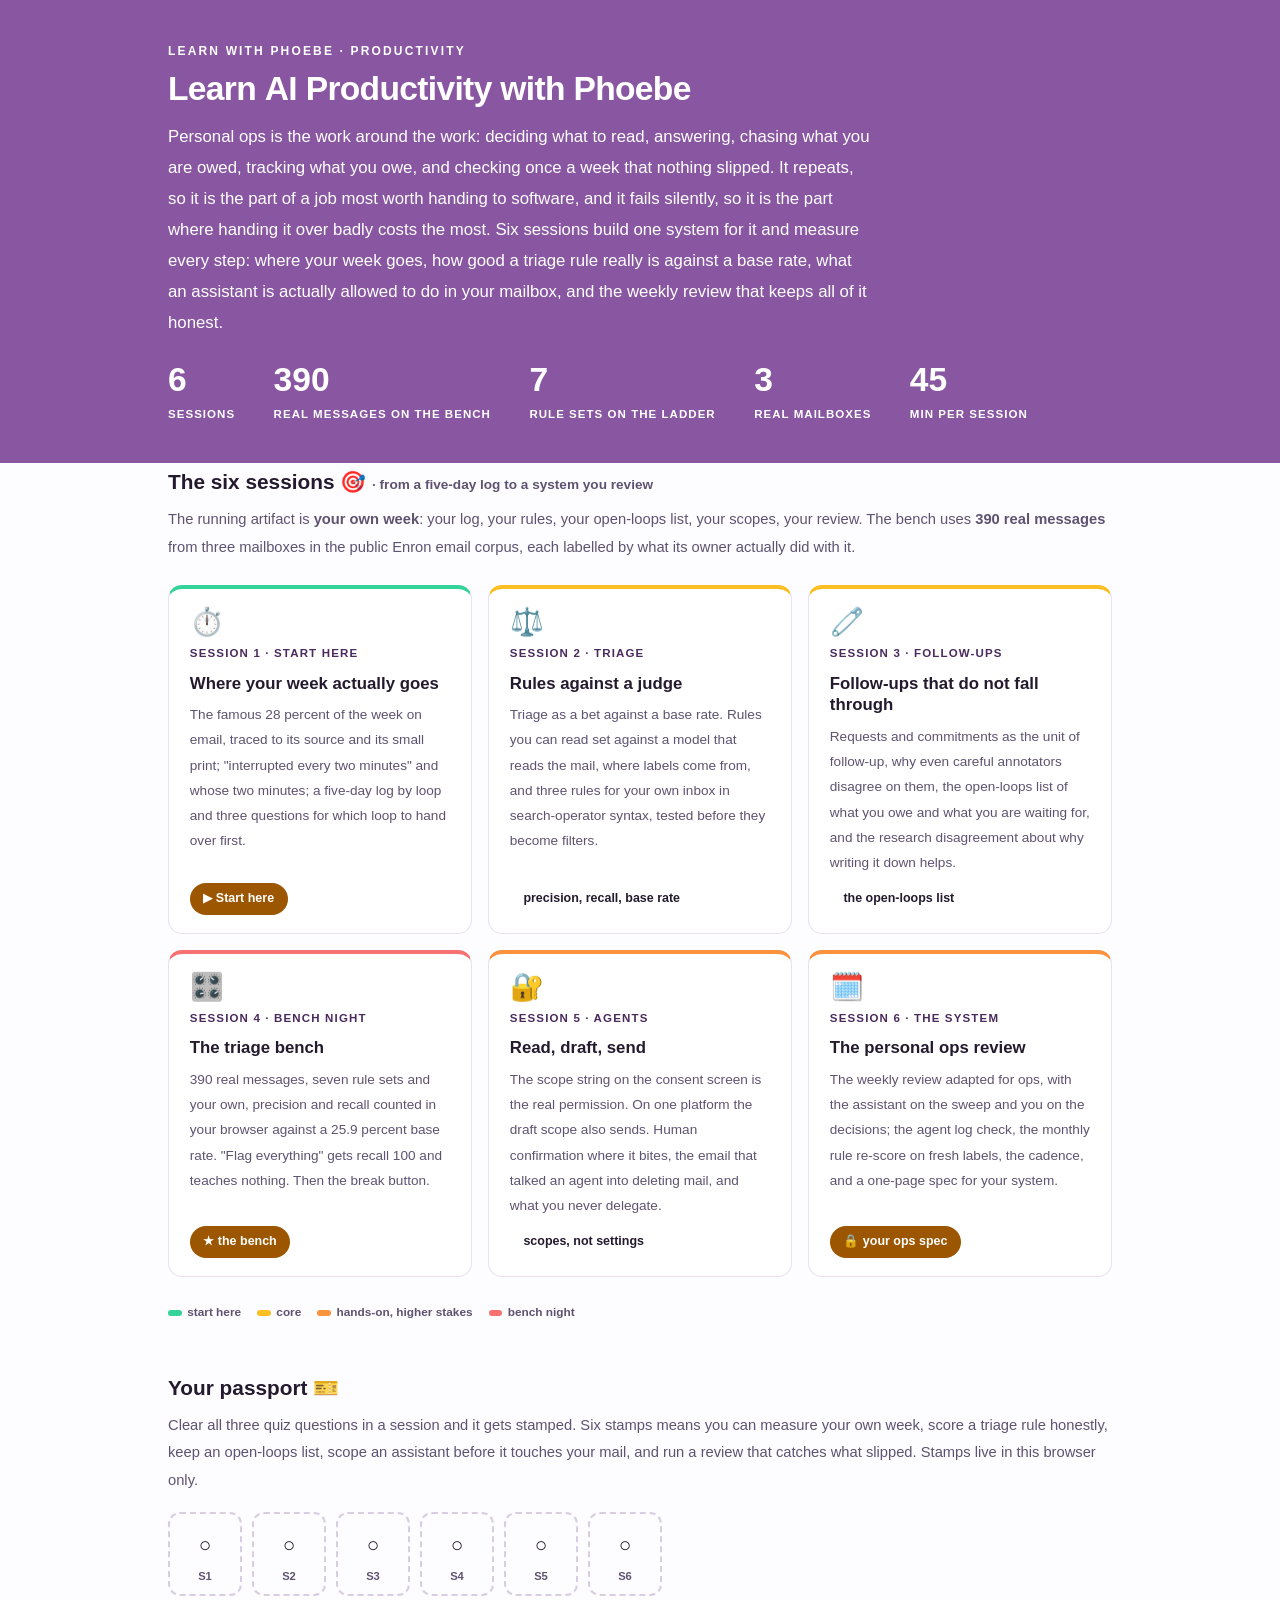
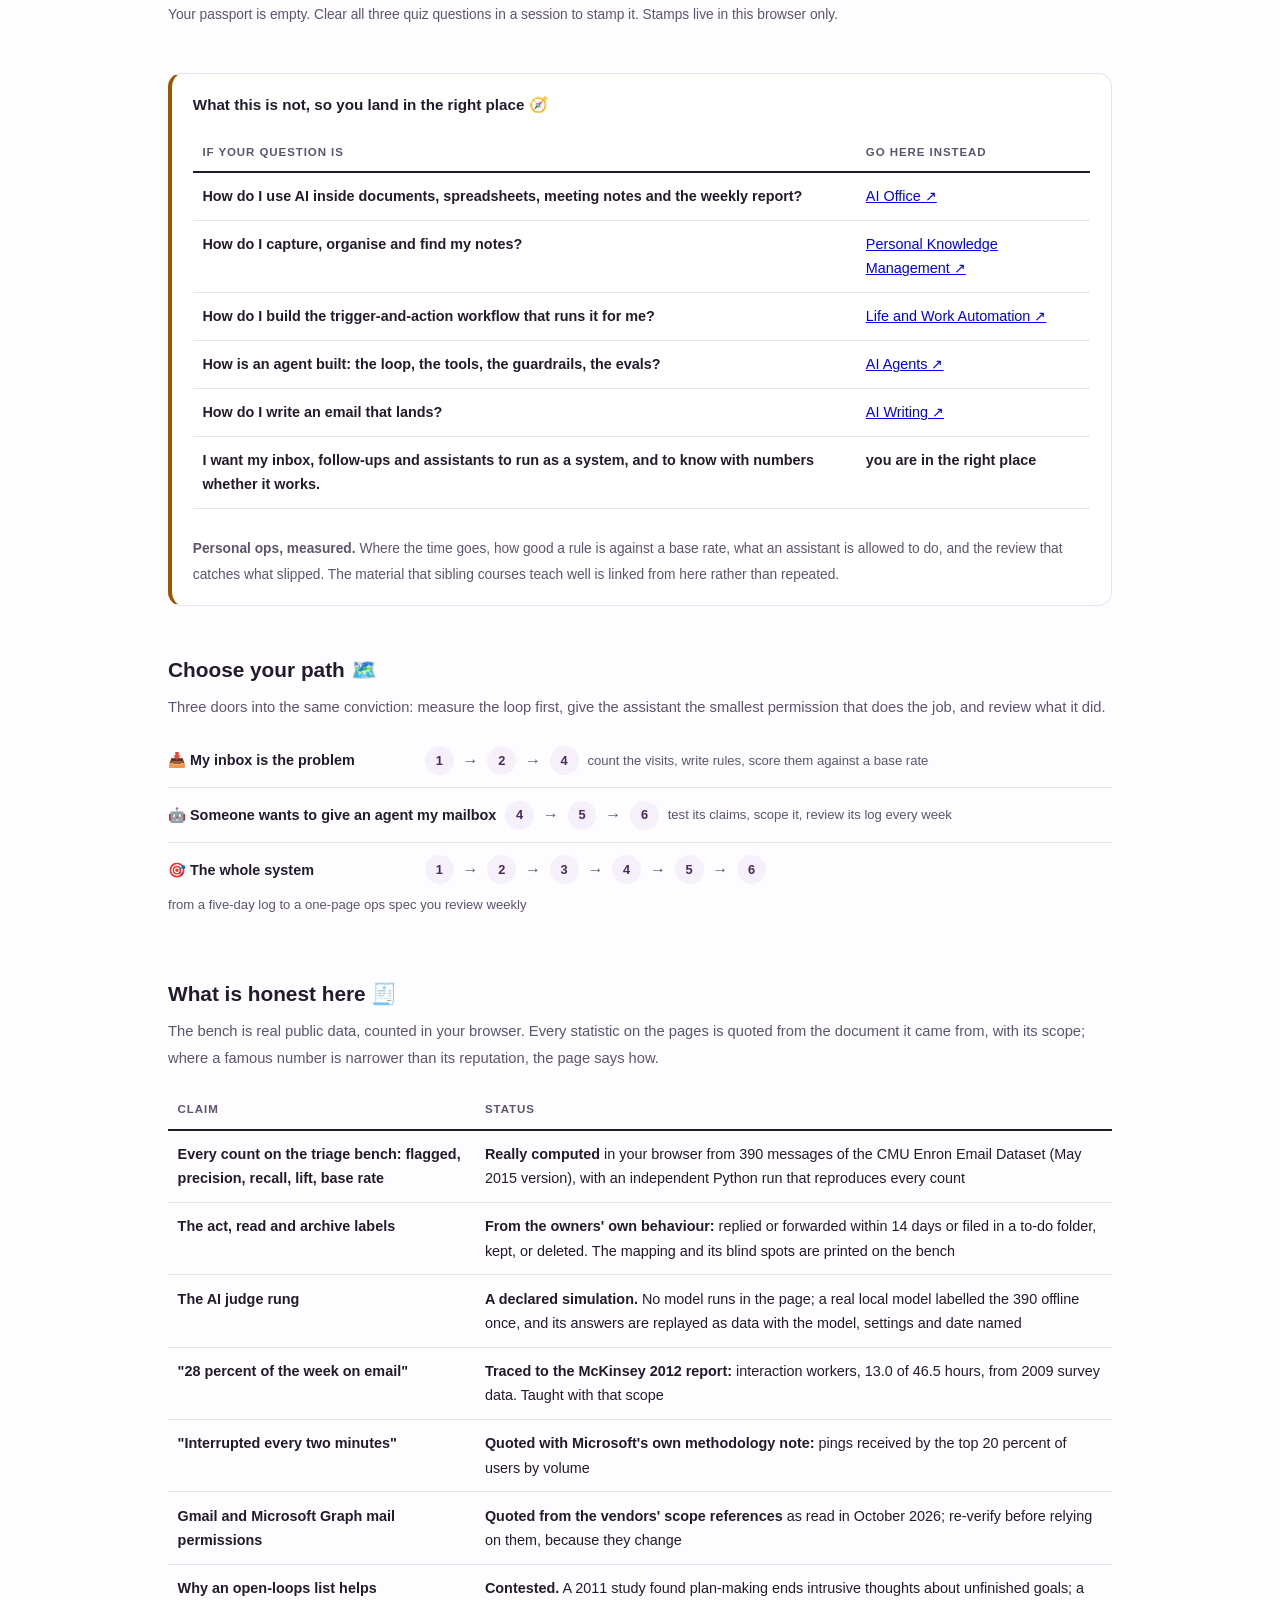
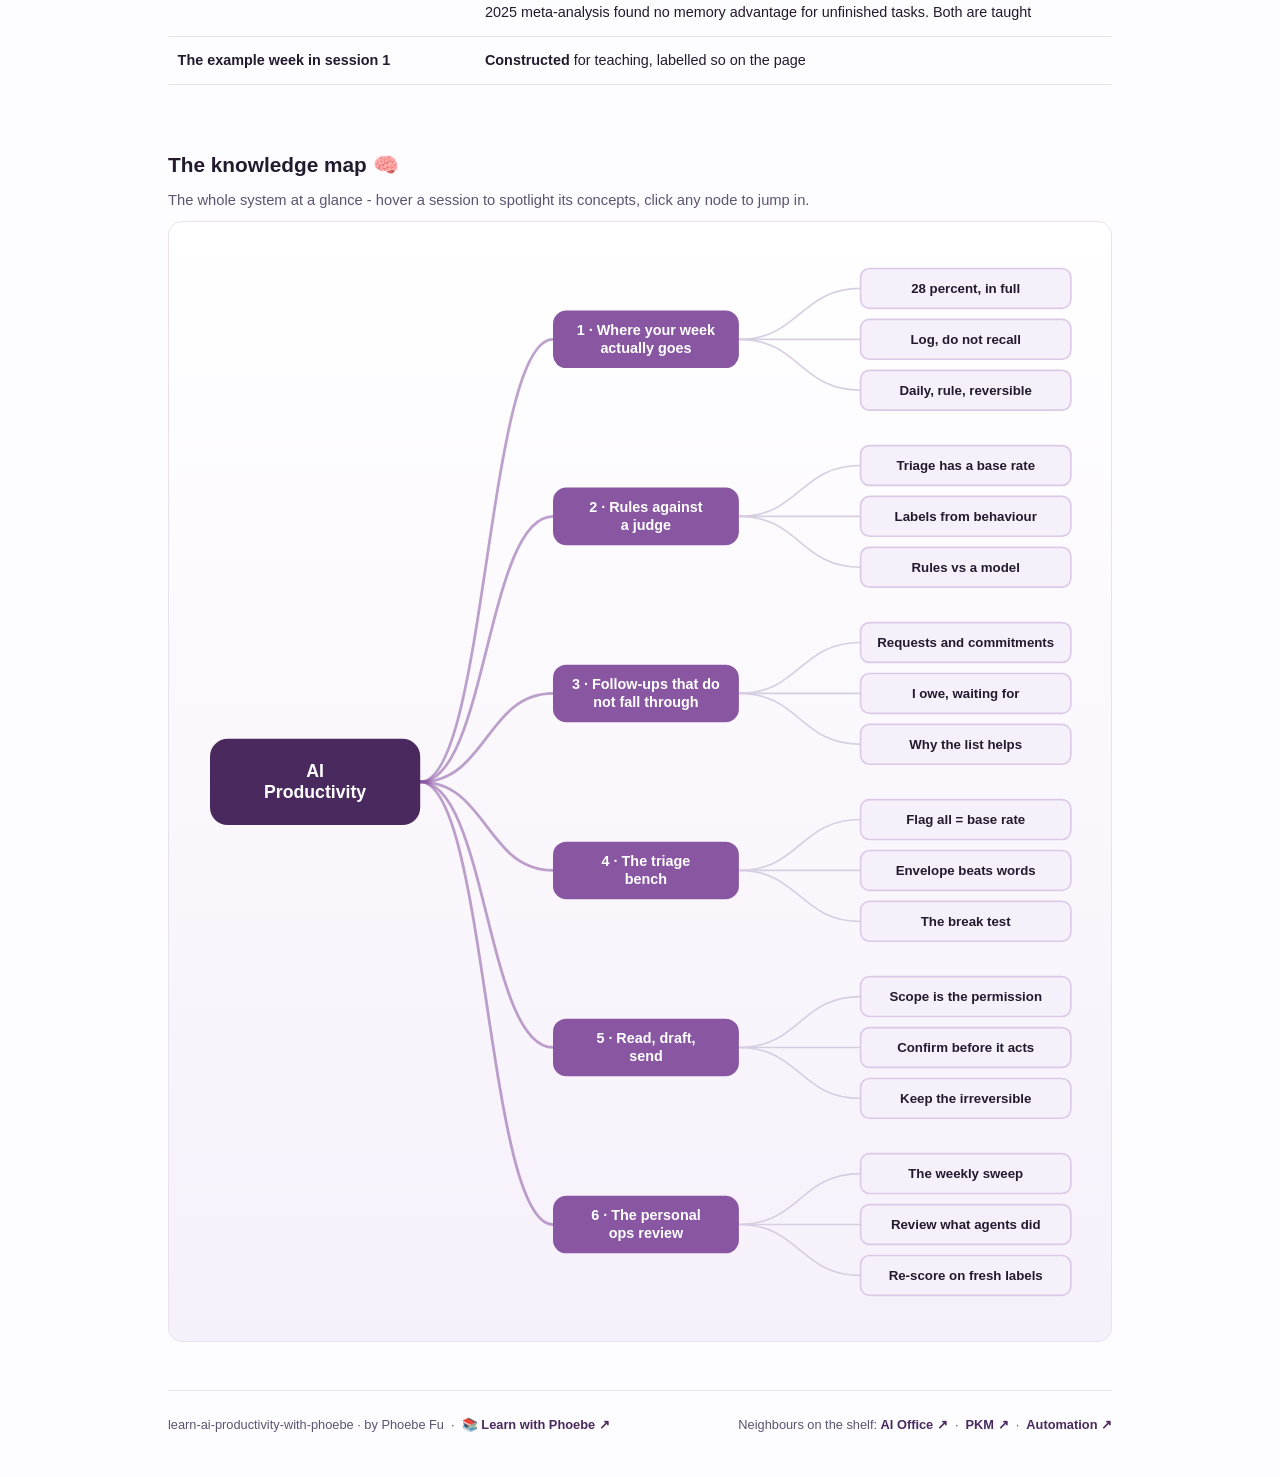
==== commit 5f558566: "Light surfaces everywhere: lightbox, cheat panel, code boxes; contrast and phone-width fixes Every d" ====
--- a/index.html
+++ b/index.html
@@ -18,8 +18,8 @@
 <meta name="twitter:description" content="Triage, follow-ups, scoped agents and the weekly review, with a bench that counts precision and recall on real mail in your browser.">
 <meta name="twitter:image" content="https://phoebefu6.github.io/learn-ai-productivity-with-phoebe/assets/og-cover.png">
 <!-- social:end -->
-<title>Learn AI Productivity with Phoebe</title>
-<link rel="stylesheet" href="assets/style.css?v=2">
+<title>Learn AI-Powered Productivity with Phoebe</title>
+<link rel="stylesheet" href="assets/style.css?v=18">
 <style>
 
   .stats-row { display: flex; gap: 2.4rem; margin-top: 1.5rem; flex-wrap: wrap; }
@@ -75,6 +75,7 @@
   .not-this { border: 1px solid var(--hairline); border-left: 4px solid var(--clay); border-radius: var(--radius); background: #fff; padding: 1.1rem 1.3rem; margin-top: 1.2rem; }
   .not-this h3 { font-size: .95rem; font-weight: 800; margin-bottom: .5rem; }
 </style>
+<style>/* contrast-patch-2 */ .cnum, .course-card .cnum, .paths a, .pagefoot a, .pstep, .path .pstep { color: var(--indigo-deep); }</style>
 </head>
 <body>
 
@@ -360,6 +361,6 @@
 };
 </script>
 <script src="assets/mindmap.js?v=1"></script>
-<script src="assets/app.js?v=2"></script>
+<script src="assets/app.js?v=18"></script>
 </body>
 </html>
--- a/assets/style.css
+++ b/assets/style.css
@@ -19,8 +19,8 @@
   --amber-ink: #6B3A00;
   --amber-50: #FCF1E3;
   --paper: #FDFCFF;
-  --code-bg: #22183A;
-  --code-ink: #E9E1F0;
+  --code-bg: #F6F0FA;
+  --code-ink: #241A2E;
   --scrim-rgb: 36,26,46;
   --shadow-rgb: 137,87,162;
   --radius: 14px;
@@ -241,7 +241,7 @@
 .pill.light { background: var(--indigo-50); color: var(--indigo); }
 .pill.inkpill { background: var(--ink); color: #fff; }
 .pill.amber, .pill.peach { background: var(--amber); color: #fff; }
-.pill.bare { color: var(--faint); }
+.pill.bare { color: var(--muted); }
 
 /* ---------- 4D grid ---------- */
 .grid-2 { display: grid; grid-template-columns: repeat(auto-fit, minmax(15rem, 1fr)); gap: .8rem; margin: .5rem 0 1rem; }
@@ -270,10 +270,11 @@
 table.clean td:first-child { font-weight: 600; }
 
 /* ---------- prompt boxes ---------- */
-.prompt-box {
+.prompt-box{
   position: relative;
-  background: var(--code-bg);
-  color: var(--code-ink);
+  background: #F6F0FA;
+  border: 1px solid #E9E1F0;
+  color: #241A2E;
   border-radius: var(--radius);
   padding: 1.1rem 1.2rem;
   margin: 1rem 0 1.2rem;
@@ -283,12 +284,12 @@
   white-space: pre-wrap;
   word-break: break-word;
 }
-.prompt-box .label {
+.prompt-box .label{
   position: absolute;
   top: -0.7rem;
   left: 1rem;
-  background: var(--indigo);
-  color: #fff;
+  background: #8957A2;
+  color: #FFFFFF;
   font-family: "Inter", -apple-system, sans-serif;
   font-size: .68rem;
   font-weight: 700;
@@ -299,13 +300,13 @@
 }
 .prompt-box.bad .label { background: var(--faint); color: var(--ink); }
 .prompt-box.good .label { background: var(--amber); color: #fff; }
-.copy-btn {
+.copy-btn{
   position: absolute;
   top: .7rem;
   right: .7rem;
-  background: rgba(255,255,255,.1);
-  border: 1px solid rgba(255,255,255,.25);
-  color: #fff;
+  background: #FFFFFF;
+  border: 1px solid #E9E1F0;
+  color: #241A2E;
   border-radius: 999px;
   padding: .25rem .8rem;
   font-size: .72rem;
@@ -314,7 +315,7 @@
   font-family: "Inter", -apple-system, sans-serif;
   transition: background .15s ease;
 }
-.copy-btn:hover { background: rgba(255,255,255,.22); }
+.copy-btn:hover { background: #E9E1F0; }
 .copy-btn.copied { background: var(--amber); border-color: var(--amber); color: #fff; }
 
 /* ---------- demo steps ---------- */
@@ -409,7 +410,7 @@
   gap: .4rem;
 }
 
-.lightbox {
+.lightbox{
   position: fixed;
   inset: 0;
   z-index: 100;
@@ -421,8 +422,10 @@
   cursor: zoom-out;
 }
 .lightbox.open { display: flex; }
-.lightbox .inner {
+.lightbox .inner{
   background: #fff;
+  border: 1px solid #E9E1F0;
+  box-shadow: 0 10px 40px rgba(36,26,46,.14);
   border-radius: var(--radius);
   padding: 2rem;
   max-width: 94vw;
@@ -430,13 +433,12 @@
   overflow: auto;
 }
 .lightbox .inner svg, .lightbox .inner img { width: min(88vw, 70rem); height: auto; }
-.lightbox .close-hint {
+.lightbox .close-hint{
   position: fixed;
   top: 1rem; right: 1.4rem;
-  color: #fff;
+  color: #241A2E;
   font-size: .8rem;
   font-weight: 600;
-  opacity: .8;
 }
 
 /* ---------- courses covered ---------- */
@@ -455,19 +457,20 @@
 .covered-row .note { margin-left: auto; color: var(--muted); font-size: .78rem; text-align: right; }
 
 /* ---------- cheat sheet footer ---------- */
-.cheat {
-  background: var(--ink);
-  color: #fff;
+.cheat{
+  background: #F6F0FA;
+  border: 1px solid #E9E1F0;
+  color: #241A2E;
   border-radius: var(--radius);
   padding: 1.6rem 1.6rem 1.3rem;
   margin-top: 3rem;
 }
 .cheat h3 { font-size: 1.1rem; margin-bottom: 1rem; }
-.cheat h3 span { color: var(--indigo-soft); }
+.cheat h3 span { color: #8957A2; }
 .cheat .grid-2 { gap: 1rem; }
 .cheat .cheat-item { border-left: 3px solid var(--indigo-mid); padding-left: .8rem; }
-.cheat .cheat-item b { display: block; font-size: .85rem; color: var(--indigo-soft); }
-.cheat .cheat-item span { font-size: .82rem; opacity: .85; }
+.cheat .cheat-item b { display: block; font-size: .85rem; color: #4A2A5E; }
+.cheat .cheat-item span { font-size: .82rem; color: #5E5370; }
 
 footer.pagefoot {
   border-top: 1px solid var(--hairline);
@@ -1160,7 +1163,7 @@
   transition: all .18s ease;
 }
 .pp-stamp:hover { border-color: var(--indigo-soft); }
-.pp-stamp i { font-size: 1.3rem; font-style: normal; opacity: .7; }
+.pp-stamp i { font-size: 1.3rem; font-style: normal; opacity: 1; }
 .pp-stamp b { font: 800 0.7rem Inter, sans-serif; }
 .pp-stamp.got {
   border-style: solid; border-color: var(--indigo);
@@ -1310,3 +1313,33 @@
 .tb-grid .tb-wide { grid-column: 1 / -1; }
 .tb-grid input[type="checkbox"], .tb-rhead input { accent-color: var(--indigo); margin-right: 4px; }
 @media (max-width: 520px) { .tb-grid { grid-template-columns: 1fr; } }
+
+/* layout-patch-3: phone-width overflow (2026-10-10) */
+.sql-bar { flex-wrap: wrap; }
+@media (max-width: 480px) {
+  .covered-row { flex-wrap: wrap; }
+  .covered-row .note { margin-left: 0; text-align: left; flex-basis: 100%; }
+  details.card summary { flex-wrap: wrap; }
+  details.card summary .mini { white-space: normal; }
+  .wk, .sqlbox, .prompt-box, pre { max-width: 100%; overflow-x: auto; }
+  .mono, code, strong, .note { overflow-wrap: anywhere; }
+  select, input[type=range], label { max-width: 100%; }
+  canvas, svg, img { max-width: 100%; height: auto; }
+  .tree-kids, .tree-node-wrap, .tree-node, .rb-night, .al-row, .gd-field, .tl-row, .sl-row { max-width: 100%; overflow-x: auto; }
+  .tl-cols, .sl-cols, .bb-cols, .ev-cols, [class$="-cols"] { grid-template-columns: 1fr !important; display: grid; }
+  .tl-cols > *, .sl-cols > *, [class$="-cols"] > * { min-width: 0; max-width: 100%; }
+  .mono { white-space: normal; }
+  .er-w, .bb-lab, .tl-lev, .sl-lev { max-width: 100%; white-space: normal; }
+}
+/* contrast-patch-2b */
+.cheat a { color: var(--indigo-deep, var(--ink)); }
+.chip.audience { background: transparent; border-color: rgba(255,255,255,.55); }
+.masthead a, .masthead .sub a { color: #fff; text-decoration: underline; text-underline-offset: 2px; }
+.prompt-box b, .prompt-box strong { color: var(--indigo-deep, var(--ink)); }
+.prompt-box span, .prompt-box em, .prompt-box i { color: inherit; }
+.pp-stamp i { color: var(--ink); }
+/* contrast-patch-2 */
+.klabel, .section-kicker .klabel, details.card summary .caret, .crumb a, .toolbar .crumb a, .pagenav a, .pagefoot a, footer.pagefoot a, .pagefoot p a, .cnum, .course-card .cnum, .pill.light, .covered-row .status.light, .paths a, .tag.concept, .chip.level, .quiz-score, .mmd-launch, .mode.self, .legend .pill.light { color: var(--indigo-deep); }
+.chip.audience { background: transparent; border-color: rgba(255,255,255,.55); }
+.journey a { background: var(--indigo-deep); border-color: rgba(255,255,255,.6); }
+.skip-link { background: var(--indigo-deep); }
